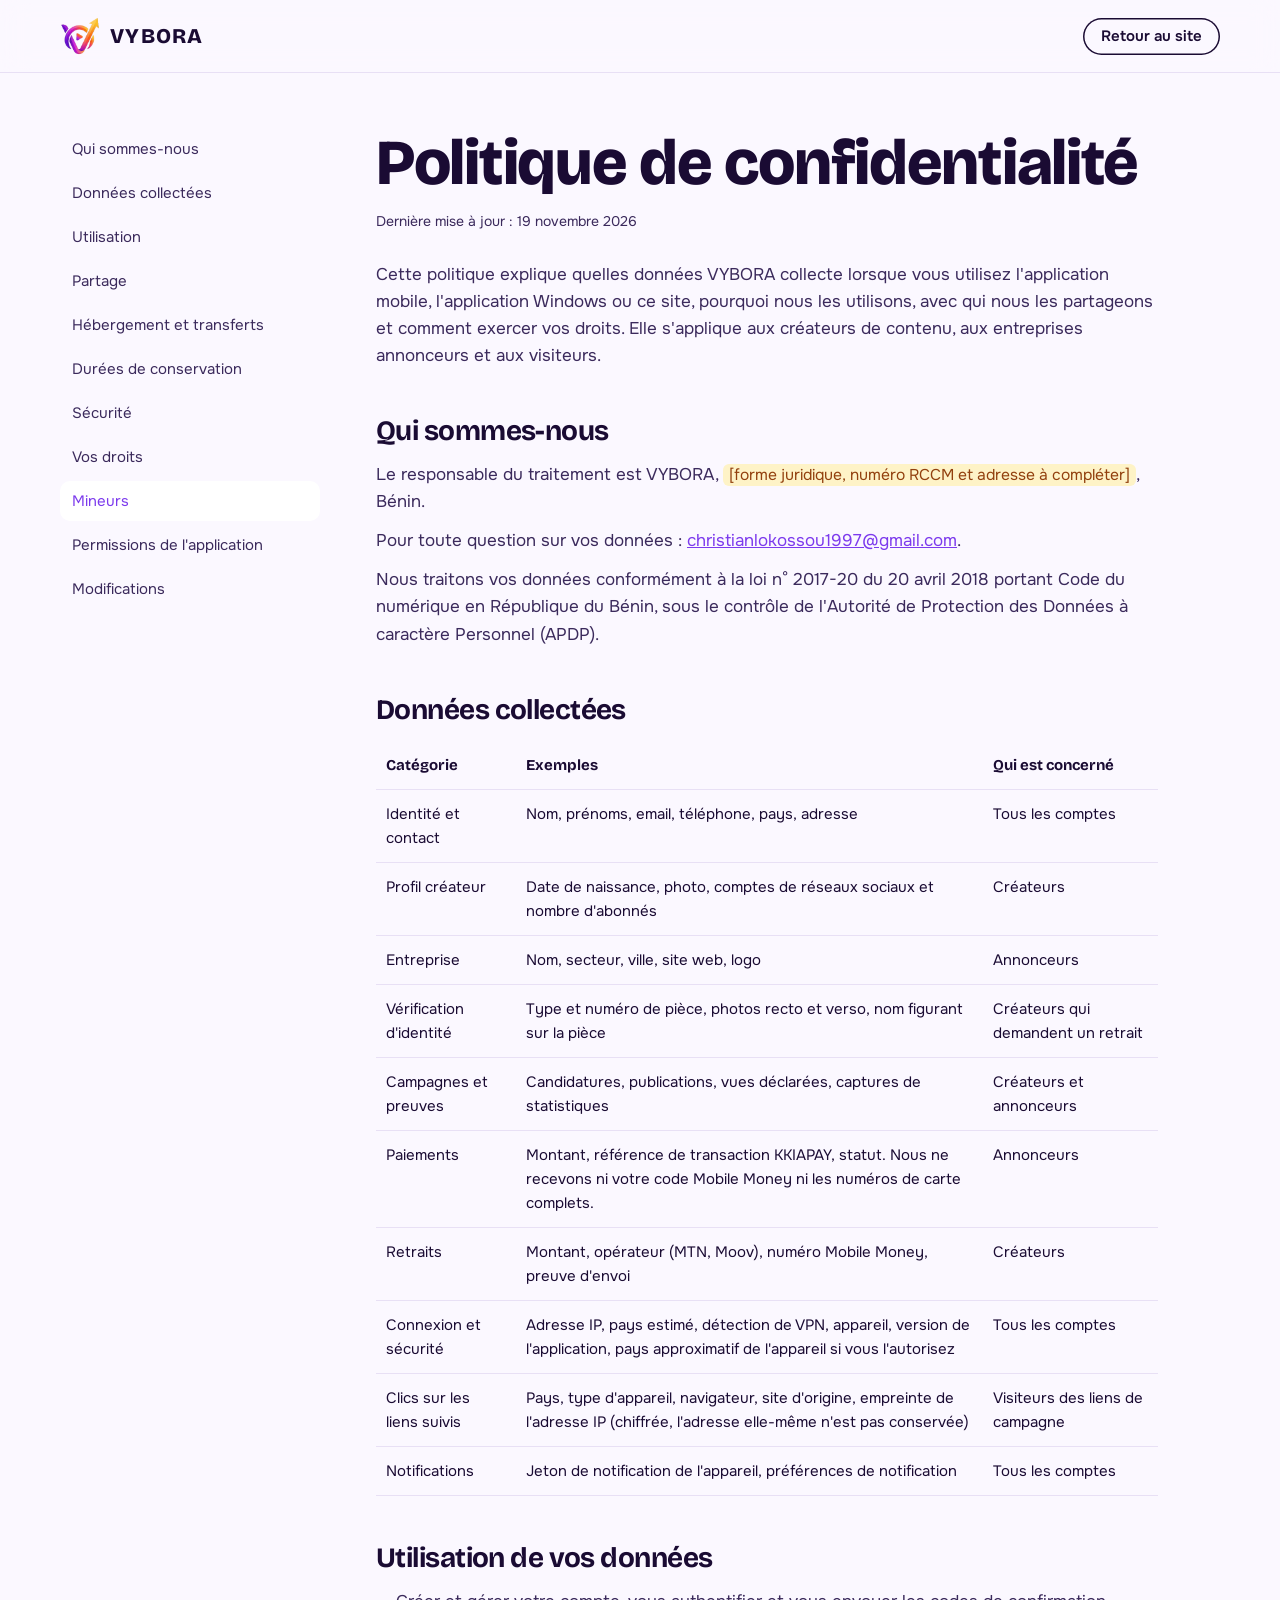
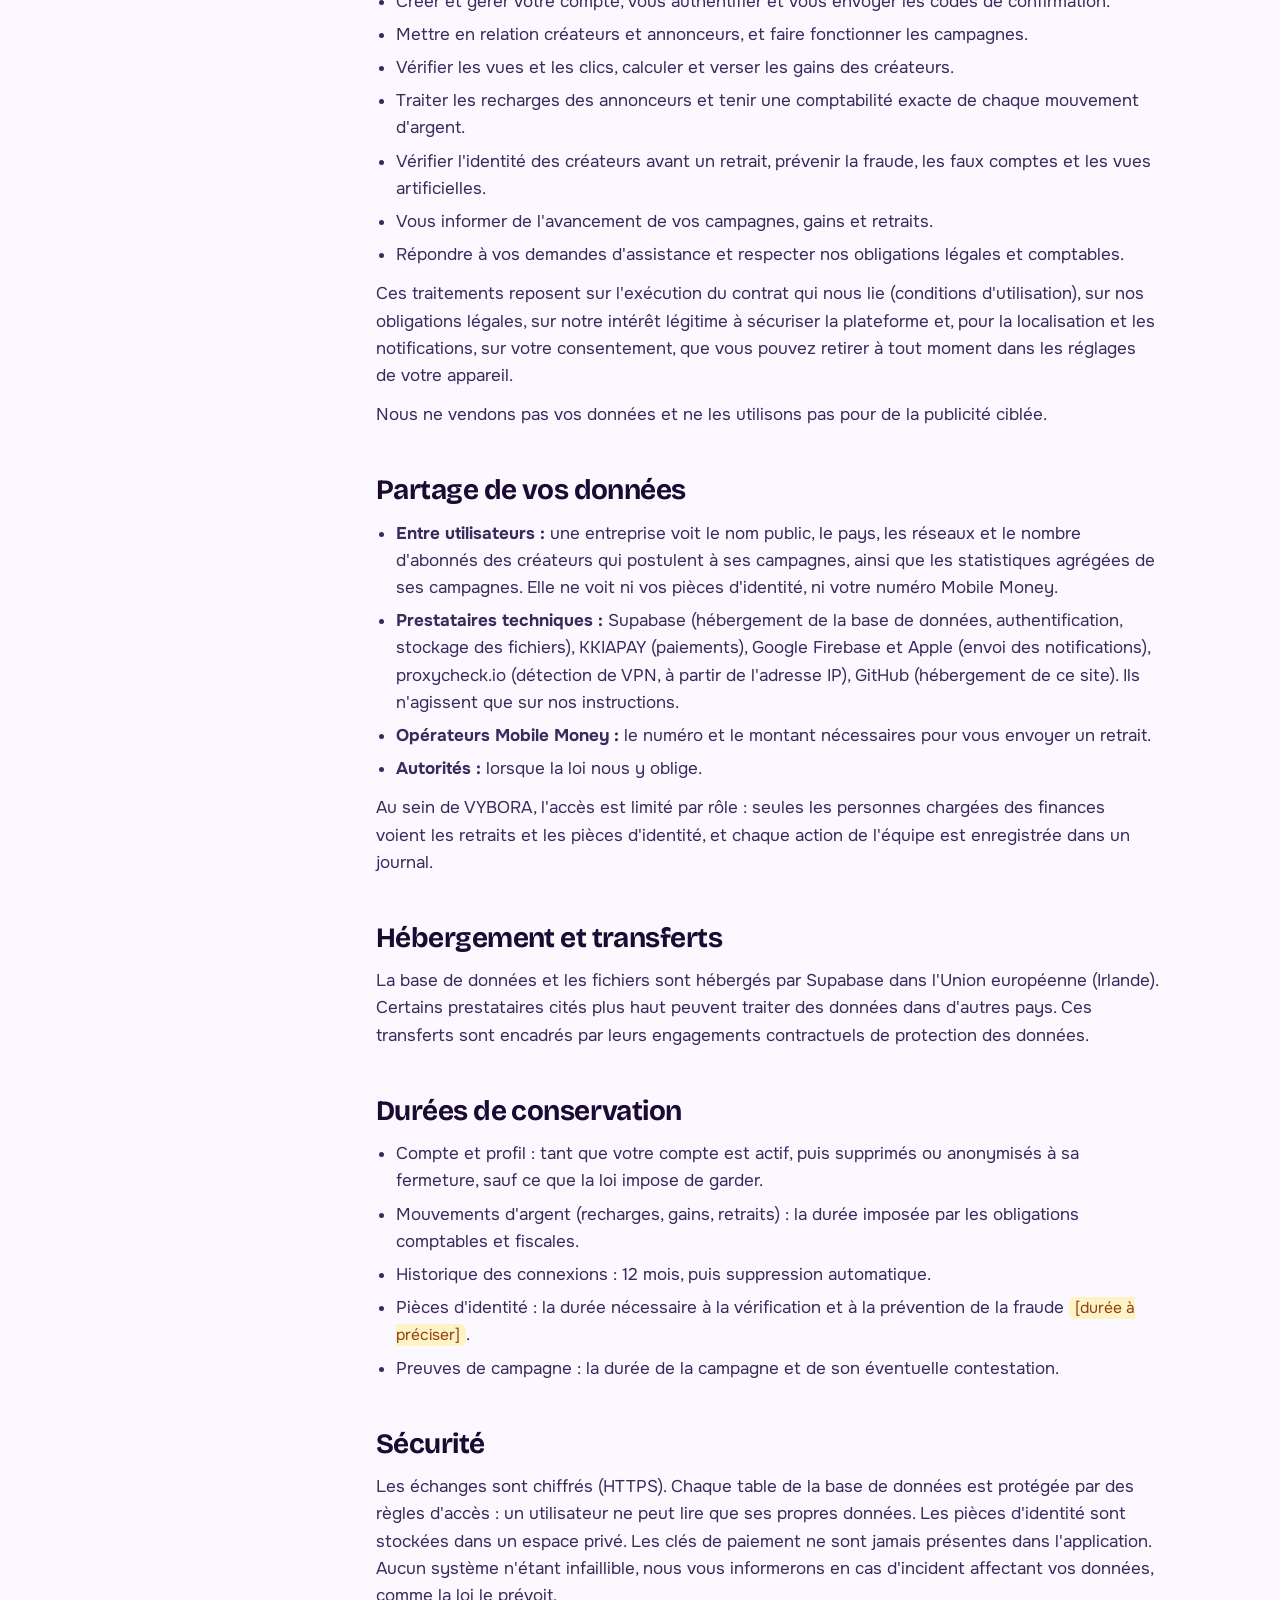
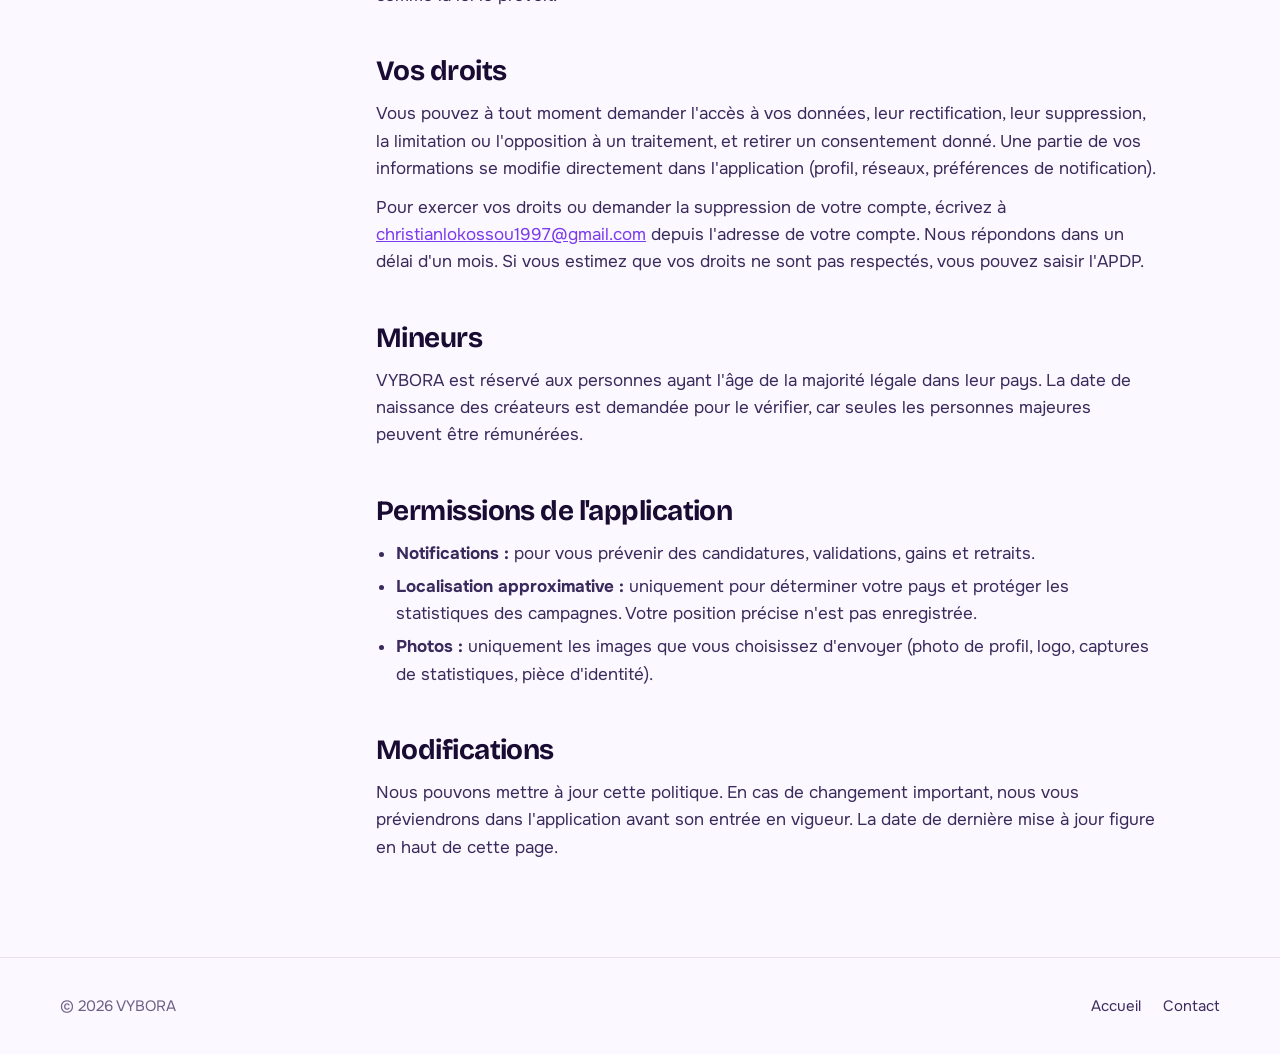
==== confidentialite.html @ c7c5f8e1 "Showcase website, privacy policy, payment page moved to /pay/ The site root forwards ?deposit= links" ====
<!doctype html>
<html lang="fr">
<head>
<meta charset="utf-8">
<meta name="viewport" content="width=device-width, initial-scale=1">
<title>Politique de confidentialité · VYBORA</title>
<meta name="description" content="Comment VYBORA collecte, utilise et protège vos données personnelles.">
<link rel="icon" href="assets/icon.png">
<link rel="preconnect" href="https://fonts.googleapis.com">
<link rel="preconnect" href="https://fonts.gstatic.com" crossorigin>
<link href="https://fonts.googleapis.com/css2?family=Bricolage+Grotesque:opsz,wght@12..96,500..800&family=Onest:wght@400;500;600&display=swap" rel="stylesheet">
<link rel="stylesheet" href="assets/site.css">
</head>
<body>
<header class="top scrolled">
  <div class="wrap">
    <a class="brand" href="index.html"><img src="assets/logo.png" alt="">VYBORA</a>
    <a class="btn btn-ghost" href="index.html">Retour au site</a>
  </div>
</header>

<main class="legal">
  <div class="wrap">
    <aside aria-label="Sommaire">
      <a href="#responsable">Qui sommes-nous</a>
      <a href="#donnees">Données collectées</a>
      <a href="#finalites">Utilisation</a>
      <a href="#partage">Partage</a>
      <a href="#hebergement">Hébergement et transferts</a>
      <a href="#conservation">Durées de conservation</a>
      <a href="#securite">Sécurité</a>
      <a href="#droits">Vos droits</a>
      <a href="#mineurs">Mineurs</a>
      <a href="#permissions">Permissions de l'application</a>
      <a href="#modifications">Modifications</a>
    </aside>

    <article>
      <h1>Politique de confidentialité</h1>
      <p class="note" style="margin-top:14px">Dernière mise à jour : 19 novembre 2026</p>

      <p style="margin-top:28px">Cette politique explique quelles données VYBORA collecte lorsque vous utilisez l'application mobile, l'application Windows ou ce site, pourquoi nous les utilisons, avec qui nous les partageons et comment exercer vos droits. Elle s'applique aux créateurs de contenu, aux entreprises annonceurs et aux visiteurs.</p>

      <h2 id="responsable">Qui sommes-nous</h2>
      <p>Le responsable du traitement est VYBORA, <span class="todo">[forme juridique, numéro RCCM et adresse à compléter]</span>, Bénin.</p>
      <p>Pour toute question sur vos données : <a href="mailto:christianlokossou1997@gmail.com">christianlokossou1997@gmail.com</a>.</p>
      <p>Nous traitons vos données conformément à la loi n° 2017-20 du 20 avril 2018 portant Code du numérique en République du Bénin, sous le contrôle de l'Autorité de Protection des Données à caractère Personnel (APDP).</p>

      <h2 id="donnees">Données collectées</h2>
      <table>
        <thead><tr><th>Catégorie</th><th>Exemples</th><th>Qui est concerné</th></tr></thead>
        <tbody>
          <tr><td>Identité et contact</td><td>Nom, prénoms, email, téléphone, pays, adresse</td><td>Tous les comptes</td></tr>
          <tr><td>Profil créateur</td><td>Date de naissance, photo, comptes de réseaux sociaux et nombre d'abonnés</td><td>Créateurs</td></tr>
          <tr><td>Entreprise</td><td>Nom, secteur, ville, site web, logo</td><td>Annonceurs</td></tr>
          <tr><td>Vérification d'identité</td><td>Type et numéro de pièce, photos recto et verso, nom figurant sur la pièce</td><td>Créateurs qui demandent un retrait</td></tr>
          <tr><td>Campagnes et preuves</td><td>Candidatures, publications, vues déclarées, captures de statistiques</td><td>Créateurs et annonceurs</td></tr>
          <tr><td>Paiements</td><td>Montant, référence de transaction KKIAPAY, statut. Nous ne recevons ni votre code Mobile Money ni les numéros de carte complets.</td><td>Annonceurs</td></tr>
          <tr><td>Retraits</td><td>Montant, opérateur (MTN, Moov), numéro Mobile Money, preuve d'envoi</td><td>Créateurs</td></tr>
          <tr><td>Connexion et sécurité</td><td>Adresse IP, pays estimé, détection de VPN, appareil, version de l'application, pays approximatif de l'appareil si vous l'autorisez</td><td>Tous les comptes</td></tr>
          <tr><td>Clics sur les liens suivis</td><td>Pays, type d'appareil, navigateur, site d'origine, empreinte de l'adresse IP (chiffrée, l'adresse elle-même n'est pas conservée)</td><td>Visiteurs des liens de campagne</td></tr>
          <tr><td>Notifications</td><td>Jeton de notification de l'appareil, préférences de notification</td><td>Tous les comptes</td></tr>
        </tbody>
      </table>

      <h2 id="finalites">Utilisation de vos données</h2>
      <ul>
        <li>Créer et gérer votre compte, vous authentifier et vous envoyer les codes de confirmation.</li>
        <li>Mettre en relation créateurs et annonceurs, et faire fonctionner les campagnes.</li>
        <li>Vérifier les vues et les clics, calculer et verser les gains des créateurs.</li>
        <li>Traiter les recharges des annonceurs et tenir une comptabilité exacte de chaque mouvement d'argent.</li>
        <li>Vérifier l'identité des créateurs avant un retrait, prévenir la fraude, les faux comptes et les vues artificielles.</li>
        <li>Vous informer de l'avancement de vos campagnes, gains et retraits.</li>
        <li>Répondre à vos demandes d'assistance et respecter nos obligations légales et comptables.</li>
      </ul>
      <p>Ces traitements reposent sur l'exécution du contrat qui nous lie (conditions d'utilisation), sur nos obligations légales, sur notre intérêt légitime à sécuriser la plateforme et, pour la localisation et les notifications, sur votre consentement, que vous pouvez retirer à tout moment dans les réglages de votre appareil.</p>
      <p>Nous ne vendons pas vos données et ne les utilisons pas pour de la publicité ciblée.</p>

      <h2 id="partage">Partage de vos données</h2>
      <ul>
        <li><b>Entre utilisateurs :</b> une entreprise voit le nom public, le pays, les réseaux et le nombre d'abonnés des créateurs qui postulent à ses campagnes, ainsi que les statistiques agrégées de ses campagnes. Elle ne voit ni vos pièces d'identité, ni votre numéro Mobile Money.</li>
        <li><b>Prestataires techniques :</b> Supabase (hébergement de la base de données, authentification, stockage des fichiers), KKIAPAY (paiements), Google Firebase et Apple (envoi des notifications), proxycheck.io (détection de VPN, à partir de l'adresse IP), GitHub (hébergement de ce site). Ils n'agissent que sur nos instructions.</li>
        <li><b>Opérateurs Mobile Money :</b> le numéro et le montant nécessaires pour vous envoyer un retrait.</li>
        <li><b>Autorités :</b> lorsque la loi nous y oblige.</li>
      </ul>
      <p>Au sein de VYBORA, l'accès est limité par rôle : seules les personnes chargées des finances voient les retraits et les pièces d'identité, et chaque action de l'équipe est enregistrée dans un journal.</p>

      <h2 id="hebergement">Hébergement et transferts</h2>
      <p>La base de données et les fichiers sont hébergés par Supabase dans l'Union européenne (Irlande). Certains prestataires cités plus haut peuvent traiter des données dans d'autres pays. Ces transferts sont encadrés par leurs engagements contractuels de protection des données.</p>

      <h2 id="conservation">Durées de conservation</h2>
      <ul>
        <li>Compte et profil : tant que votre compte est actif, puis supprimés ou anonymisés à sa fermeture, sauf ce que la loi impose de garder.</li>
        <li>Mouvements d'argent (recharges, gains, retraits) : la durée imposée par les obligations comptables et fiscales.</li>
        <li>Historique des connexions : 12 mois, puis suppression automatique.</li>
        <li>Pièces d'identité : la durée nécessaire à la vérification et à la prévention de la fraude <span class="todo">[durée à préciser]</span>.</li>
        <li>Preuves de campagne : la durée de la campagne et de son éventuelle contestation.</li>
      </ul>

      <h2 id="securite">Sécurité</h2>
      <p>Les échanges sont chiffrés (HTTPS). Chaque table de la base de données est protégée par des règles d'accès : un utilisateur ne peut lire que ses propres données. Les pièces d'identité sont stockées dans un espace privé. Les clés de paiement ne sont jamais présentes dans l'application. Aucun système n'étant infaillible, nous vous informerons en cas d'incident affectant vos données, comme la loi le prévoit.</p>

      <h2 id="droits">Vos droits</h2>
      <p>Vous pouvez à tout moment demander l'accès à vos données, leur rectification, leur suppression, la limitation ou l'opposition à un traitement, et retirer un consentement donné. Une partie de vos informations se modifie directement dans l'application (profil, réseaux, préférences de notification).</p>
      <p>Pour exercer vos droits ou demander la suppression de votre compte, écrivez à <a href="mailto:christianlokossou1997@gmail.com?subject=Mes%20donn%C3%A9es%20VYBORA">christianlokossou1997@gmail.com</a> depuis l'adresse de votre compte. Nous répondons dans un délai d'un mois. Si vous estimez que vos droits ne sont pas respectés, vous pouvez saisir l'APDP.</p>

      <h2 id="mineurs">Mineurs</h2>
      <p>VYBORA est réservé aux personnes ayant l'âge de la majorité légale dans leur pays. La date de naissance des créateurs est demandée pour le vérifier, car seules les personnes majeures peuvent être rémunérées.</p>

      <h2 id="permissions">Permissions de l'application</h2>
      <ul>
        <li><b>Notifications :</b> pour vous prévenir des candidatures, validations, gains et retraits.</li>
        <li><b>Localisation approximative :</b> uniquement pour déterminer votre pays et protéger les statistiques des campagnes. Votre position précise n'est pas enregistrée.</li>
        <li><b>Photos :</b> uniquement les images que vous choisissez d'envoyer (photo de profil, logo, captures de statistiques, pièce d'identité).</li>
      </ul>

      <h2 id="modifications">Modifications</h2>
      <p>Nous pouvons mettre à jour cette politique. En cas de changement important, nous vous préviendrons dans l'application avant son entrée en vigueur. La date de dernière mise à jour figure en haut de cette page.</p>
    </article>
  </div>
</main>

<footer>
  <div class="wrap">
    <span>© 2026 VYBORA</span>
    <span><a href="index.html">Accueil</a><a href="mailto:christianlokossou1997@gmail.com">Contact</a></span>
  </div>
</footer>
<script>
  // Highlight the section being read in the table of contents.
  const links = [...document.querySelectorAll(".legal aside a")];
  const io = new IntersectionObserver(es => es.forEach(e => {
    if (e.isIntersecting) links.forEach(a => a.classList.toggle("on", a.getAttribute("href") === "#" + e.target.id));
  }), { rootMargin: "-20% 0px -70% 0px" });
  document.querySelectorAll(".legal h2[id]").forEach(h => io.observe(h));
</script>
</body>
</html>
---- assets/site.css ----
/* VYBORA — site vitrine. Palette taken from the logo gradient. */
:root {
  --ink: #1A0B33;          /* aubergine nuit : texte, fonds profonds */
  --ink-2: #3B2A5C;        /* texte secondaire */
  --muted: #6B5F85;        /* texte discret (≥ 4.5:1 sur --paper) */
  --paper: #FBF8FF;        /* fond lilas très clair */
  --line: #E8E0F5;
  --violet: #7C3AED;
  --magenta: #C026D3;
  --sunset: #EA580C;
  --gold: #F59E0B;
  --mint: #059669;
  --grad: linear-gradient(115deg, #7C3AED 0%, #C026D3 38%, #F97316 72%, #FBBF24 100%);
  --radius-lg: 28px;
  --radius-md: 16px;
  --display: "Bricolage Grotesque", "Segoe UI", system-ui, sans-serif;
  --body: "Onest", "Segoe UI", system-ui, sans-serif;
  --shadow: 0 24px 60px -24px rgba(74, 29, 150, .35);
}

* { box-sizing: border-box; }
html { scroll-behavior: smooth; }
html, body { overflow-x: clip; }
body { margin: 0; background: var(--paper); color: var(--ink); font: 400 17px/1.6 var(--body); -webkit-font-smoothing: antialiased; }
img { max-width: 100%; display: block; }
a { color: var(--violet); }
:focus-visible { outline: 3px solid var(--violet); outline-offset: 3px; border-radius: 8px; }
.wrap { width: min(1160px, 100% - 40px); margin-inline: auto; }
h1, h2, h3 { font-family: var(--display); line-height: 1.05; letter-spacing: -0.02em; margin: 0; }
h2 { font-size: clamp(34px, 4.6vw, 56px); font-weight: 700; }
h3 { font-size: 22px; font-weight: 650; letter-spacing: -0.01em; }
p { margin: 0; }
.lead { font-size: clamp(18px, 1.6vw, 21px); color: var(--ink-2); max-width: 34em; }
.section { padding-block: clamp(72px, 10vw, 128px); }
.section-head { display: grid; gap: 16px; max-width: 760px; margin-bottom: 48px; }
.note { font-size: 14px; color: var(--muted); }

/* ---------- Buttons ---------- */
.btn { --bg: var(--ink); --fg: #fff; position: relative; display: inline-flex; align-items: center; gap: 12px; padding: 14px 22px;
  border-radius: 999px; border: 0; background: var(--bg); color: var(--fg); font: 600 16px/1 var(--body); text-decoration: none;
  cursor: pointer; overflow: hidden; isolation: isolate; transition: transform .25s cubic-bezier(.3,1.6,.5,1), box-shadow .25s; }
.btn::before { content: ""; position: absolute; inset: 0; background: var(--grad); z-index: -1; opacity: 0; transition: opacity .3s; }
.btn:hover { transform: translateY(-2px); box-shadow: 0 14px 30px -12px rgba(192, 38, 211, .6); }
.btn:hover::before { opacity: 1; }
.btn:active { transform: scale(.97); }
.btn-ghost { --bg: transparent; --fg: var(--ink); box-shadow: inset 0 0 0 1.5px var(--ink); }
.btn-ghost::before { display: none; }
.btn-ghost:hover { --bg: var(--ink); --fg: #fff; }
.btn .play { width: 22px; height: 22px; flex: none; }
.btn small { display: block; font-size: 11px; font-weight: 500; opacity: .75; margin-bottom: 3px; }
.btn-store { padding: 12px 22px 12px 18px; text-align: left; }
.ripple { position: absolute; border-radius: 50%; background: rgba(255,255,255,.45); transform: scale(0); animation: ripple .6s ease-out; pointer-events: none; }
@keyframes ripple { to { transform: scale(4); opacity: 0; } }

/* ---------- Header ---------- */
.top { position: sticky; top: 0; z-index: 50; backdrop-filter: blur(14px); background: rgba(251, 248, 255, .78); border-bottom: 1px solid transparent; transition: border-color .3s; }
.top.scrolled { border-color: var(--line); }
.top .wrap { display: flex; align-items: center; justify-content: space-between; height: 72px; gap: 20px; }
.brand { display: flex; align-items: center; gap: 10px; color: var(--ink); text-decoration: none; font: 800 21px var(--display); letter-spacing: .06em; }
.brand img { width: 40px; height: 40px; }
.top nav { display: flex; gap: 28px; }
.top nav a { color: var(--ink-2); text-decoration: none; font-weight: 500; font-size: 15px; position: relative; }
.top nav a::after { content: ""; position: absolute; left: 0; right: 0; bottom: -6px; height: 2px; background: var(--grad); transform: scaleX(0); transition: transform .25s; transform-origin: left; }
.top nav a:hover::after { transform: scaleX(1); }
.top .btn { padding: 11px 18px; font-size: 15px; }
@media (max-width: 860px) { .top nav { display: none; } }

/* ---------- Hero ---------- */
.hero { padding-block: clamp(40px, 7vw, 96px) 40px; overflow: hidden; }
.hero .wrap { display: grid; grid-template-columns: 1.05fr .95fr; gap: 40px; align-items: center; }
.hero h1 { font-size: clamp(48px, 7.4vw, 104px); font-weight: 800; letter-spacing: -0.04em; line-height: .94; }
.hero h1 span { display: block; }
.hero h1 .earn { padding-bottom: .1em; background: var(--grad); -webkit-background-clip: text; background-clip: text; color: transparent; }
.hero .lead { margin-top: 24px; }
.hero .ctas { display: flex; flex-wrap: wrap; gap: 14px; margin-top: 36px; }
.hero .facts { display: flex; flex-wrap: wrap; gap: 10px 26px; margin-top: 36px; color: var(--ink-2); font-size: 15px; }
.hero .facts b { color: var(--ink); }
@media (max-width: 900px) { .hero .wrap { grid-template-columns: 1fr; } .orbit-stage { margin-inline: auto; } }

/* Orbit: the same gesture as the app's splash screen */
.orbit-stage { position: relative; width: min(520px, 92vw); aspect-ratio: 1; }
.orbit-stage .halo { position: absolute; inset: 22%; border-radius: 50%; background: radial-gradient(circle, rgba(192,38,211,.22), rgba(249,115,22,.10) 55%, transparent 70%); filter: blur(6px); }
.orbit-stage .ring { position: absolute; inset: 12%; border-radius: 50%; border: 1.5px dashed rgba(124,58,237,.25); }
.orbit-stage .logo { position: absolute; inset: 31%; animation: logoIn 1s cubic-bezier(.3,1.5,.5,1) both, breathe 2.6s 1s ease-in-out infinite alternate; }
.orbit-stage .logo img { width: 100%; filter: drop-shadow(0 18px 30px rgba(192,38,211,.35)); }
.orbit { position: absolute; inset: 0; animation: spin 28s linear infinite; }
.orb { position: absolute; left: 50%; top: 50%; width: 15%; aspect-ratio: 1; margin: -7.5% 0 0 -7.5%;
  --a: 0deg; transform: rotate(var(--a)) translateX(var(--r, 253%)) rotate(calc(-1 * var(--a)));
  animation: gather 1.6s cubic-bezier(.2,.8,.2,1) both; animation-delay: var(--d); }
.orb img { width: 100%; border-radius: 50%; box-shadow: 0 10px 24px -8px rgba(26,11,51,.45); animation: counter 28s linear infinite; transition: transform .25s; }
.orb:hover img { transform: scale(1.18); }
@keyframes gather { from { transform: rotate(calc(var(--a) - 140deg)) translateX(560%) rotate(calc(-1 * var(--a) + 140deg)); opacity: 0; } 35% { opacity: 1; } }
@keyframes spin { to { transform: rotate(360deg); } }
@keyframes counter { to { transform: rotate(-360deg); } }
@keyframes logoIn { from { transform: scale(.2); opacity: 0; } }
@keyframes breathe { to { transform: scale(1.05); } }

/* ---------- Marquee of networks ---------- */
.band { border-block: 1px solid var(--line); background: #fff; overflow: hidden; }
.band .track { display: flex; gap: 56px; padding-block: 22px; width: max-content; animation: marquee 32s linear infinite; }
.band span { display: inline-flex; align-items: center; gap: 12px; font: 600 18px var(--display); color: var(--ink-2); white-space: nowrap; }
.band img { width: 30px; height: 30px; border-radius: 50%; }
@keyframes marquee { to { transform: translateX(-50%); } }

/* ---------- Audience switch ---------- */
.switch { display: inline-flex; padding: 6px; border-radius: 999px; background: #fff; box-shadow: inset 0 0 0 1px var(--line); position: relative; }
.switch button { position: relative; z-index: 1; border: 0; background: none; padding: 12px 22px; font: 600 15px var(--body); color: var(--ink-2); cursor: pointer; border-radius: 999px; transition: color .3s; }
.switch button[aria-selected="true"] { color: #fff; }
.switch .pill { position: absolute; top: 6px; bottom: 6px; left: 6px; border-radius: 999px; background: var(--ink); transition: transform .45s cubic-bezier(.3,1.3,.5,1), width .45s; }
.steps { list-style: none; padding: 0; margin: 44px 0 0; display: grid; grid-template-columns: repeat(4, 1fr); gap: 0; counter-reset: step; }
.steps li { counter-increment: step; padding: 28px 26px 30px 0; border-top: 2px solid var(--ink); margin-right: 26px; }
.steps li::before { content: counter(step); display: block; font: 800 44px/1 var(--display); background: var(--grad); -webkit-background-clip: text; background-clip: text; color: transparent; margin-bottom: 18px; }
.steps p { color: var(--ink-2); margin-top: 8px; font-size: 16px; }
.panel[hidden] { display: none; }
.panel.show .steps li { animation: rise .5s both; }
.panel.show .steps li:nth-child(2) { animation-delay: .06s; } .panel.show .steps li:nth-child(3) { animation-delay: .12s; } .panel.show .steps li:nth-child(4) { animation-delay: .18s; }
@keyframes rise { from { opacity: 0; transform: translateY(14px); } }
@media (max-width: 900px) { .steps { grid-template-columns: 1fr 1fr; } }
@media (max-width: 560px) { .steps { grid-template-columns: 1fr; } }

/* ---------- Simulator (the memorable piece) ---------- */
.sim { background: var(--ink); color: #fff; border-radius: 40px; padding: clamp(32px, 6vw, 72px); display: grid; grid-template-columns: 1fr 1fr; gap: 48px; position: relative; overflow: hidden; }
.sim::after { content: ""; position: absolute; width: 620px; height: 620px; right: -220px; top: -260px; border-radius: 50%; background: var(--grad); opacity: .35; filter: blur(90px); pointer-events: none; }
.sim h2 { color: #fff; }
.sim .lead { color: #D9CFEE; margin-top: 18px; }
.sim .tabs { margin-top: 30px; }
.sim .switch { background: rgba(255,255,255,.08); box-shadow: none; }
.sim .switch button { color: #D9CFEE; }
.sim .switch button[aria-selected="true"] { color: var(--ink); }
.sim .switch .pill { background: #fff; }
.calc { position: relative; z-index: 1; background: rgba(255,255,255,.06); border: 1px solid rgba(255,255,255,.12); border-radius: var(--radius-lg); padding: 32px; align-self: center; }
.calc label { display: block; font-size: 15px; color: #D9CFEE; }
.calc output.input { display: block; font: 700 30px var(--display); margin: 6px 0 16px; }
.calc input[type=range] { width: 100%; accent-color: #F97316; height: 32px; cursor: pointer; }
.calc .result { margin-top: 26px; padding-top: 22px; border-top: 1px solid rgba(255,255,255,.14); }
.calc .big { font: 800 clamp(40px, 5vw, 64px)/1 var(--display); white-space: nowrap; letter-spacing: -0.03em; background: linear-gradient(100deg, #F5D0FE, #FDBA74 60%, #FDE68A); -webkit-background-clip: text; background-clip: text; color: transparent; display: block; margin-top: 8px; font-variant-numeric: tabular-nums; }
.calc .detail { color: #D9CFEE; font-size: 15px; margin-top: 14px; }
.calc .detail b { color: #fff; }
.presets { display: flex; flex-wrap: wrap; gap: 8px; }
.presets button { border: 1px solid rgba(255,255,255,.25); background: none; color: #fff; border-radius: 999px; padding: 7px 14px; font: 500 14px var(--body); cursor: pointer; transition: background .2s, transform .2s; }
.presets button:hover { background: rgba(255,255,255,.12); transform: translateY(-1px); }
@media (max-width: 900px) { .sim { grid-template-columns: 1fr; } }

/* ---------- App previews ---------- */
.gallery { display: grid; grid-template-columns: 320px 1fr; gap: 56px; align-items: center; }
.picker { display: grid; gap: 6px; }
.picker button { text-align: left; border: 0; background: none; padding: 16px 18px; border-radius: var(--radius-md); cursor: pointer; font: 500 16px var(--body); color: var(--ink-2); display: grid; gap: 2px; transition: background .2s; }
.picker button b { font: 650 19px var(--display); color: var(--ink); }
.picker button[aria-selected="true"] { background: #fff; box-shadow: var(--shadow); }
.phones { position: relative; height: 640px; overflow: hidden; display: grid; place-items: center; }
.phone { width: 300px; height: 620px; border-radius: 46px; background: #110723; padding: 12px; box-shadow: 0 40px 80px -30px rgba(26,11,51,.55); position: absolute; transition: transform .6s cubic-bezier(.3,1.2,.4,1), opacity .4s; }
.phone .screen { width: 100%; height: 100%; border-radius: 36px; background: #F5F6FB; overflow: hidden; padding: 44px 16px 16px; font-size: 13px; color: #0E1430; position: relative; }
.phone .screen::before { content: ""; position: absolute; top: 12px; left: 50%; width: 90px; height: 24px; margin-left: -45px; background: #110723; border-radius: 999px; }
.phone[data-pos="0"] { transform: none; z-index: 3; }
.phone[data-pos="1"] { transform: translateX(150px) rotate(6deg) scale(.86); opacity: .55; z-index: 2; }
.phone[data-pos="-1"] { transform: translateX(-150px) rotate(-6deg) scale(.86); opacity: .55; z-index: 2; }
.phone[data-pos="2"], .phone[data-pos="-2"] { transform: scale(.7); opacity: 0; z-index: 1; }
.demo-tag { position: absolute; bottom: -6px; left: 50%; transform: translateX(-50%); font-size: 13px; color: var(--muted); white-space: nowrap; }
@media (max-width: 900px) { .gallery { grid-template-columns: 1fr; } .picker { grid-template-columns: 1fr 1fr; } .phone[data-pos="1"], .phone[data-pos="-1"] { opacity: 0; } }

/* App UI inside the phones (mirrors the real app, light theme) */
.s-title { font: 700 18px var(--display); margin-bottom: 12px; }
.s-card { background: #fff; border-radius: 16px; padding: 14px; border: 1px solid #E3E6F2; margin-bottom: 10px; }
.s-grad { background: linear-gradient(130deg, #5B3FE0, #5B8CFF 60%, #0E7490); color: #fff; border: 0; }
.s-grad .s-num { color: #fff; }
.s-num { font: 800 26px var(--display); letter-spacing: -0.02em; color: #0E1430; }
.s-muted { color: #4A5275; font-size: 12px; }
.s-row { display: flex; justify-content: space-between; align-items: center; gap: 8px; }
.s-chip { display: inline-block; padding: 3px 9px; border-radius: 999px; font-size: 11px; font-weight: 600; background: #EEE9FD; color: #5B3FE0; }
.s-chip.ok { background: #DCFCE7; color: #047857; }
.s-chip.wait { background: #FEF3C7; color: #B45309; }
.s-bar { height: 8px; border-radius: 99px; background: #EEE9FD; overflow: hidden; margin-top: 8px; }
.s-bar i { display: block; height: 100%; background: linear-gradient(90deg, #5B3FE0, #22D3EE); border-radius: 99px; }
.s-btn { display: block; text-align: center; padding: 12px; border-radius: 14px; color: #fff; font-weight: 600; background: linear-gradient(130deg, #5B3FE0, #5B8CFF 60%, #0E7490); margin-top: 10px; }
.s-nets { display: flex; gap: 4px; } .s-nets img { width: 18px; height: 18px; border-radius: 50%; }
.s-chart { display: flex; align-items: flex-end; gap: 6px; height: 90px; margin-top: 10px; }
.s-chart i { flex: 1; border-radius: 6px 6px 2px 2px; background: linear-gradient(180deg, #C026D3, #5B3FE0); }
.s-nav { position: absolute; left: 12px; right: 12px; bottom: 12px; height: 50px; border-radius: 18px; background: #fff; border: 1px solid #E3E6F2; display: flex; justify-content: space-around; align-items: center; }
.s-nav i { width: 20px; height: 20px; border-radius: 6px; border: 2px solid #4A5275; opacity: .6; }
.s-nav i.on { border-color: #5B3FE0; opacity: 1; background: rgba(91,63,224,.12); }

/* ---------- Withdrawal timeline ---------- */
.payout { display: grid; grid-template-columns: 1.1fr .9fr; gap: 56px; align-items: center; }
.timeline { list-style: none; padding: 0; margin: 0; position: relative; }
.timeline::before { content: ""; position: absolute; left: 19px; top: 8px; bottom: 8px; width: 2px; background: var(--line); }
.timeline li { position: relative; padding: 0 0 30px 64px; }
.timeline li::before { content: attr(data-n); position: absolute; left: 0; top: -4px; width: 40px; height: 40px; border-radius: 50%; display: grid; place-items: center; font: 700 16px var(--display); background: #fff; box-shadow: inset 0 0 0 2px var(--line); color: var(--ink); transition: background .4s, color .4s, box-shadow .4s; }
.timeline li.done::before { background: var(--ink); color: #fff; box-shadow: none; }
.timeline p { color: var(--ink-2); font-size: 16px; margin-top: 4px; }
.notif { background: #fff; border-radius: 24px; padding: 20px; box-shadow: var(--shadow); display: grid; grid-template-columns: 48px 1fr; gap: 14px; align-items: start; transform-origin: top center; }
.notif img { width: 48px; height: 48px; border-radius: 12px; }
.notif b { display: block; font: 650 17px var(--display); }
.notif p { color: var(--ink-2); font-size: 15px; margin-top: 2px; }
.notif .when { color: var(--muted); font-size: 13px; margin-top: 8px; }
.notif.pop { animation: pop .6s cubic-bezier(.3,1.6,.5,1); }
@keyframes pop { from { transform: translateY(-14px) scale(.94); opacity: 0; } }
@media (max-width: 900px) { .payout { grid-template-columns: 1fr; } }

/* ---------- Reviews (real ones only) ---------- */
.reviews { display: grid; grid-template-columns: 1fr 1fr; gap: 48px; align-items: center; background: #fff; border-radius: 40px; padding: clamp(32px, 6vw, 64px); box-shadow: inset 0 0 0 1px var(--line); }
.empty-quotes { display: grid; gap: 14px; }
.empty-quotes div { height: 92px; border-radius: 20px; border: 2px dashed var(--line); display: grid; place-items: center; color: var(--muted); font-size: 15px; padding: 0 20px; text-align: center; }
@media (max-width: 900px) { .reviews { grid-template-columns: 1fr; } }

/* ---------- FAQ ---------- */
.faq { max-width: 820px; }
.faq details { border-bottom: 1px solid var(--line); }
.faq summary { list-style: none; cursor: pointer; padding: 24px 48px 24px 0; font: 600 20px var(--display); position: relative; }
.faq summary::-webkit-details-marker { display: none; }
.faq summary::after { content: ""; position: absolute; right: 8px; top: 50%; width: 14px; height: 14px; margin-top: -10px; border-right: 2.5px solid var(--ink); border-bottom: 2.5px solid var(--ink); transform: rotate(45deg); transition: transform .3s; }
.faq details[open] summary::after { transform: rotate(-135deg); margin-top: -2px; }
.faq details p { padding: 0 0 24px; color: var(--ink-2); max-width: 40em; }
.faq details[open] p { animation: rise .35s both; }

/* ---------- Final CTA & footer ---------- */
.final { text-align: center; display: grid; justify-items: center; gap: 22px; }
.final img { width: 96px; animation: breathe 2.6s ease-in-out infinite alternate; }
.final h2 { max-width: 14em; }
footer { border-top: 1px solid var(--line); padding-block: 36px; color: var(--muted); font-size: 15px; }
footer .wrap { display: flex; flex-wrap: wrap; justify-content: space-between; gap: 16px; }
footer a { color: var(--ink-2); text-decoration: none; margin-left: 22px; }
footer a:hover { color: var(--violet); }

/* Scroll reveal: one gesture, used for the timeline and the gallery only */
.reveal { opacity: 0; transform: translateY(24px); transition: opacity .7s, transform .7s cubic-bezier(.2,.8,.2,1); }
.reveal.in { opacity: 1; transform: none; }

/* ---------- Legal page ---------- */
.legal { padding-block: 56px 96px; }
.legal .wrap { display: grid; grid-template-columns: 260px 1fr; gap: 56px; }
.legal aside { position: sticky; top: 96px; align-self: start; display: grid; gap: 4px; }
.legal aside a { color: var(--ink-2); text-decoration: none; padding: 8px 12px; border-radius: 10px; font-size: 15px; }
.legal aside a:hover, .legal aside a.on { background: #fff; color: var(--violet); }
.legal article { max-width: 46em; }
.legal h1 { font-size: clamp(40px, 5vw, 64px); font-weight: 800; }
.legal h2 { font-size: 28px; margin: 48px 0 14px; scroll-margin-top: 96px; }
.legal p, .legal li { color: var(--ink-2); }
.legal p + p { margin-top: 12px; }
.legal ul { padding-left: 20px; margin: 12px 0; }
.legal li { margin-bottom: 6px; }
.legal table { width: 100%; border-collapse: collapse; margin: 16px 0; font-size: 15px; }
.legal th, .legal td { text-align: left; padding: 12px 10px; border-bottom: 1px solid var(--line); vertical-align: top; }
.legal th { font-family: var(--display); color: var(--ink); }
.todo { background: #FEF3C7; color: #92400E; padding: 1px 6px; border-radius: 6px; font-size: .92em; }
@media (max-width: 900px) { .legal .wrap { grid-template-columns: 1fr; } .legal aside { position: static; } }

@media (prefers-reduced-motion: reduce) {
  *, *::before, *::after { animation-duration: .01ms !important; animation-iteration-count: 1 !important; transition-duration: .01ms !important; scroll-behavior: auto !important; }
  .reveal { opacity: 1; transform: none; }
}
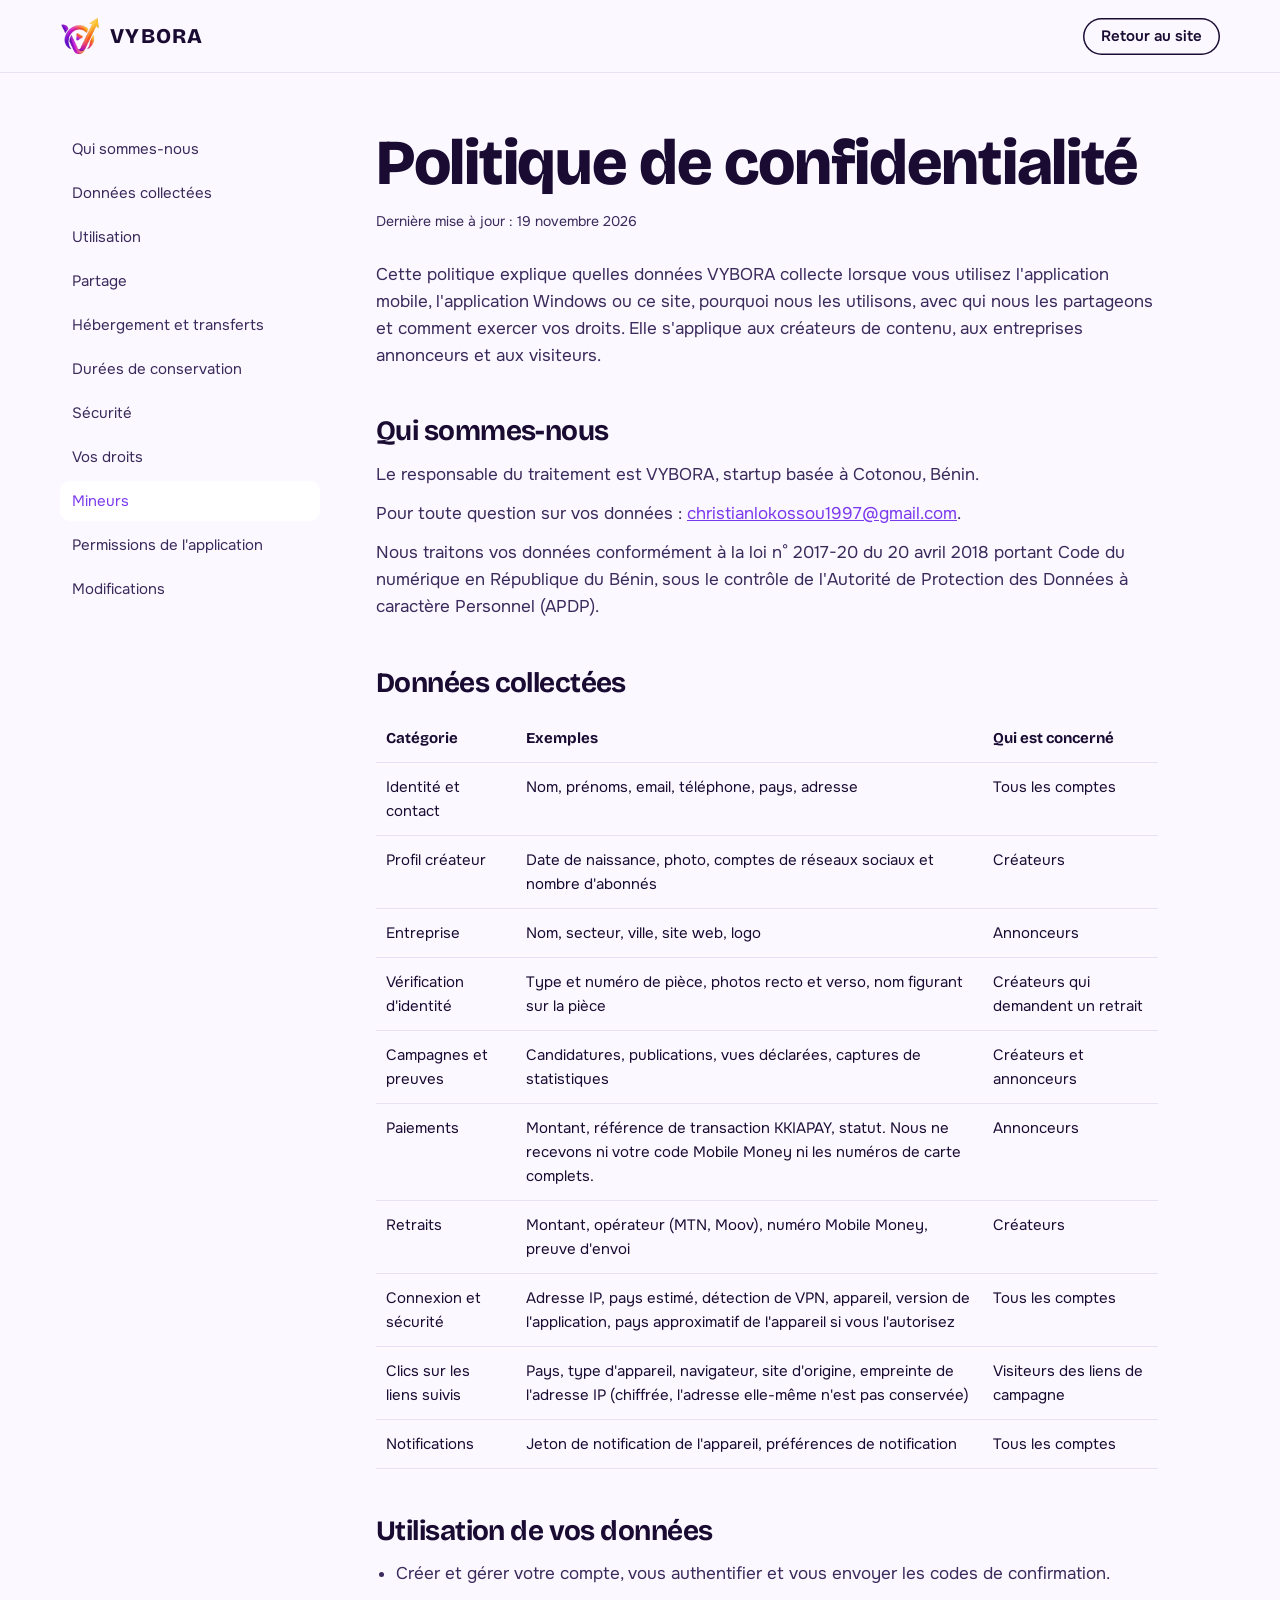
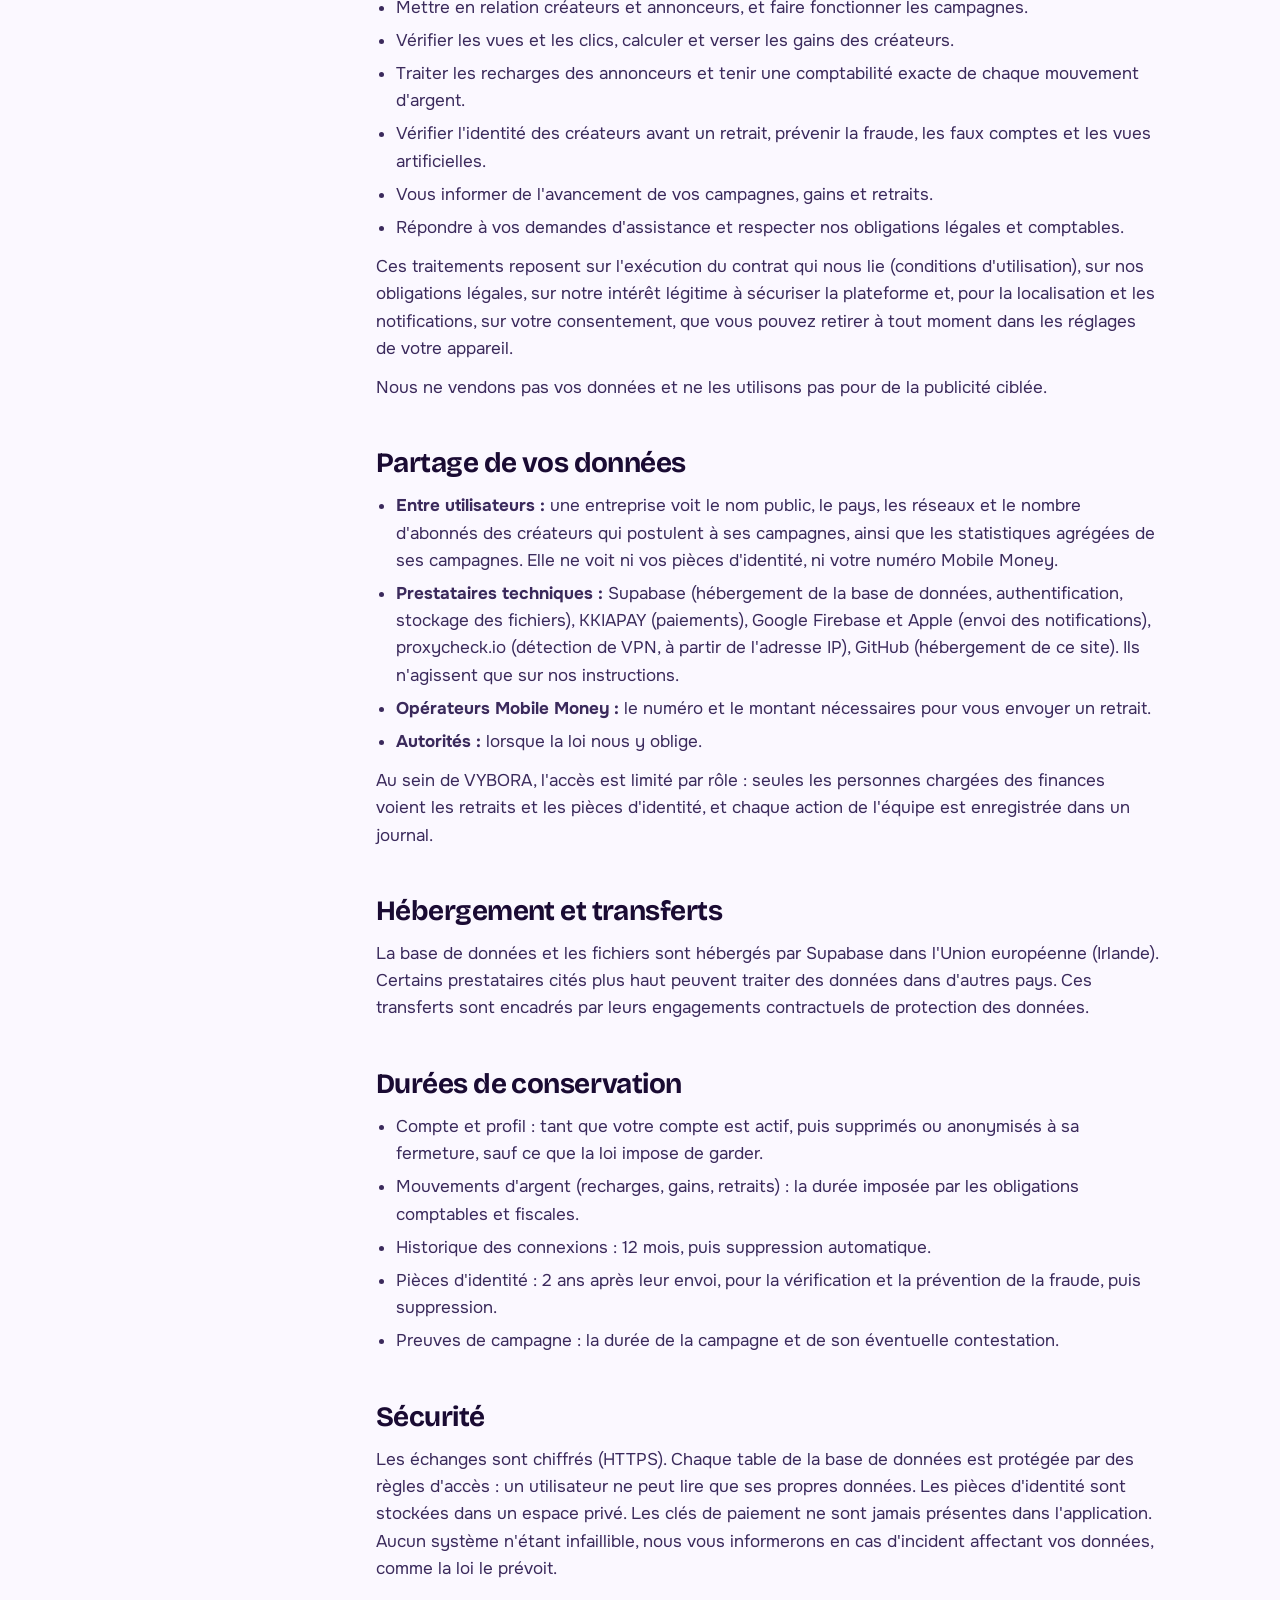
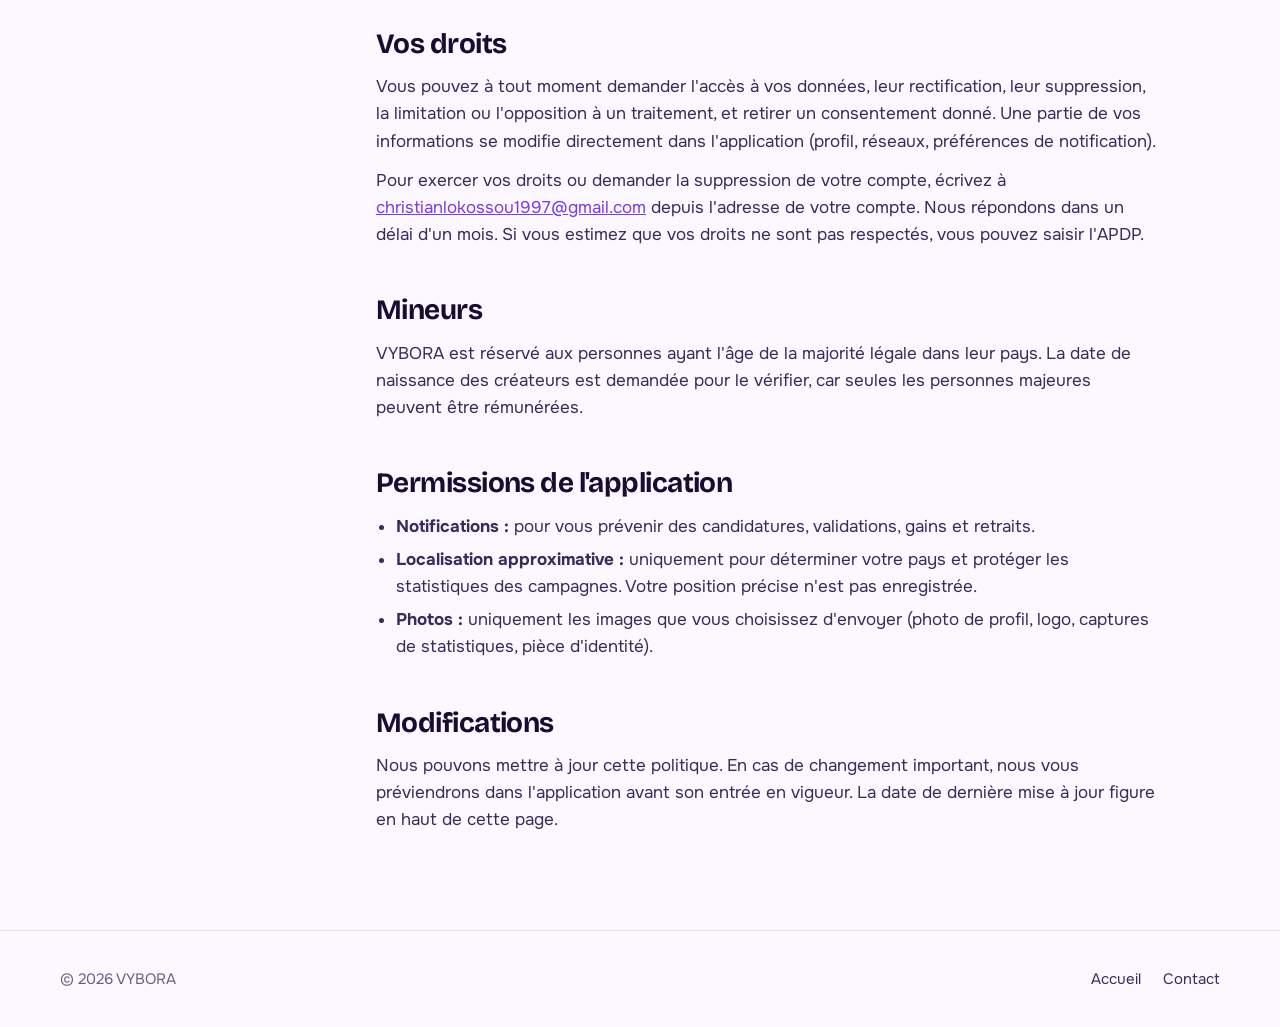
==== commit 6219928c: "Privacy policy: controller details and ID retention (2 years) Co-Authored-By: Claude Opus 5.5 <norep" ====
--- a/confidentialite.html
+++ b/confidentialite.html
@@ -42,7 +42,7 @@
       <p style="margin-top:28px">Cette politique explique quelles données VYBORA collecte lorsque vous utilisez l'application mobile, l'application Windows ou ce site, pourquoi nous les utilisons, avec qui nous les partageons et comment exercer vos droits. Elle s'applique aux créateurs de contenu, aux entreprises annonceurs et aux visiteurs.</p>
 
       <h2 id="responsable">Qui sommes-nous</h2>
-      <p>Le responsable du traitement est VYBORA, <span class="todo">[forme juridique, numéro RCCM et adresse à compléter]</span>, Bénin.</p>
+      <p>Le responsable du traitement est VYBORA, startup basée à Cotonou, Bénin.</p>
       <p>Pour toute question sur vos données : <a href="mailto:christianlokossou1997@gmail.com">christianlokossou1997@gmail.com</a>.</p>
       <p>Nous traitons vos données conformément à la loi n° 2017-20 du 20 avril 2018 portant Code du numérique en République du Bénin, sous le contrôle de l'Autorité de Protection des Données à caractère Personnel (APDP).</p>
 
@@ -93,7 +93,7 @@
         <li>Compte et profil : tant que votre compte est actif, puis supprimés ou anonymisés à sa fermeture, sauf ce que la loi impose de garder.</li>
         <li>Mouvements d'argent (recharges, gains, retraits) : la durée imposée par les obligations comptables et fiscales.</li>
         <li>Historique des connexions : 12 mois, puis suppression automatique.</li>
-        <li>Pièces d'identité : la durée nécessaire à la vérification et à la prévention de la fraude <span class="todo">[durée à préciser]</span>.</li>
+        <li>Pièces d'identité : 2 ans après leur envoi, pour la vérification et la prévention de la fraude, puis suppression.</li>
         <li>Preuves de campagne : la durée de la campagne et de son éventuelle contestation.</li>
       </ul>
 
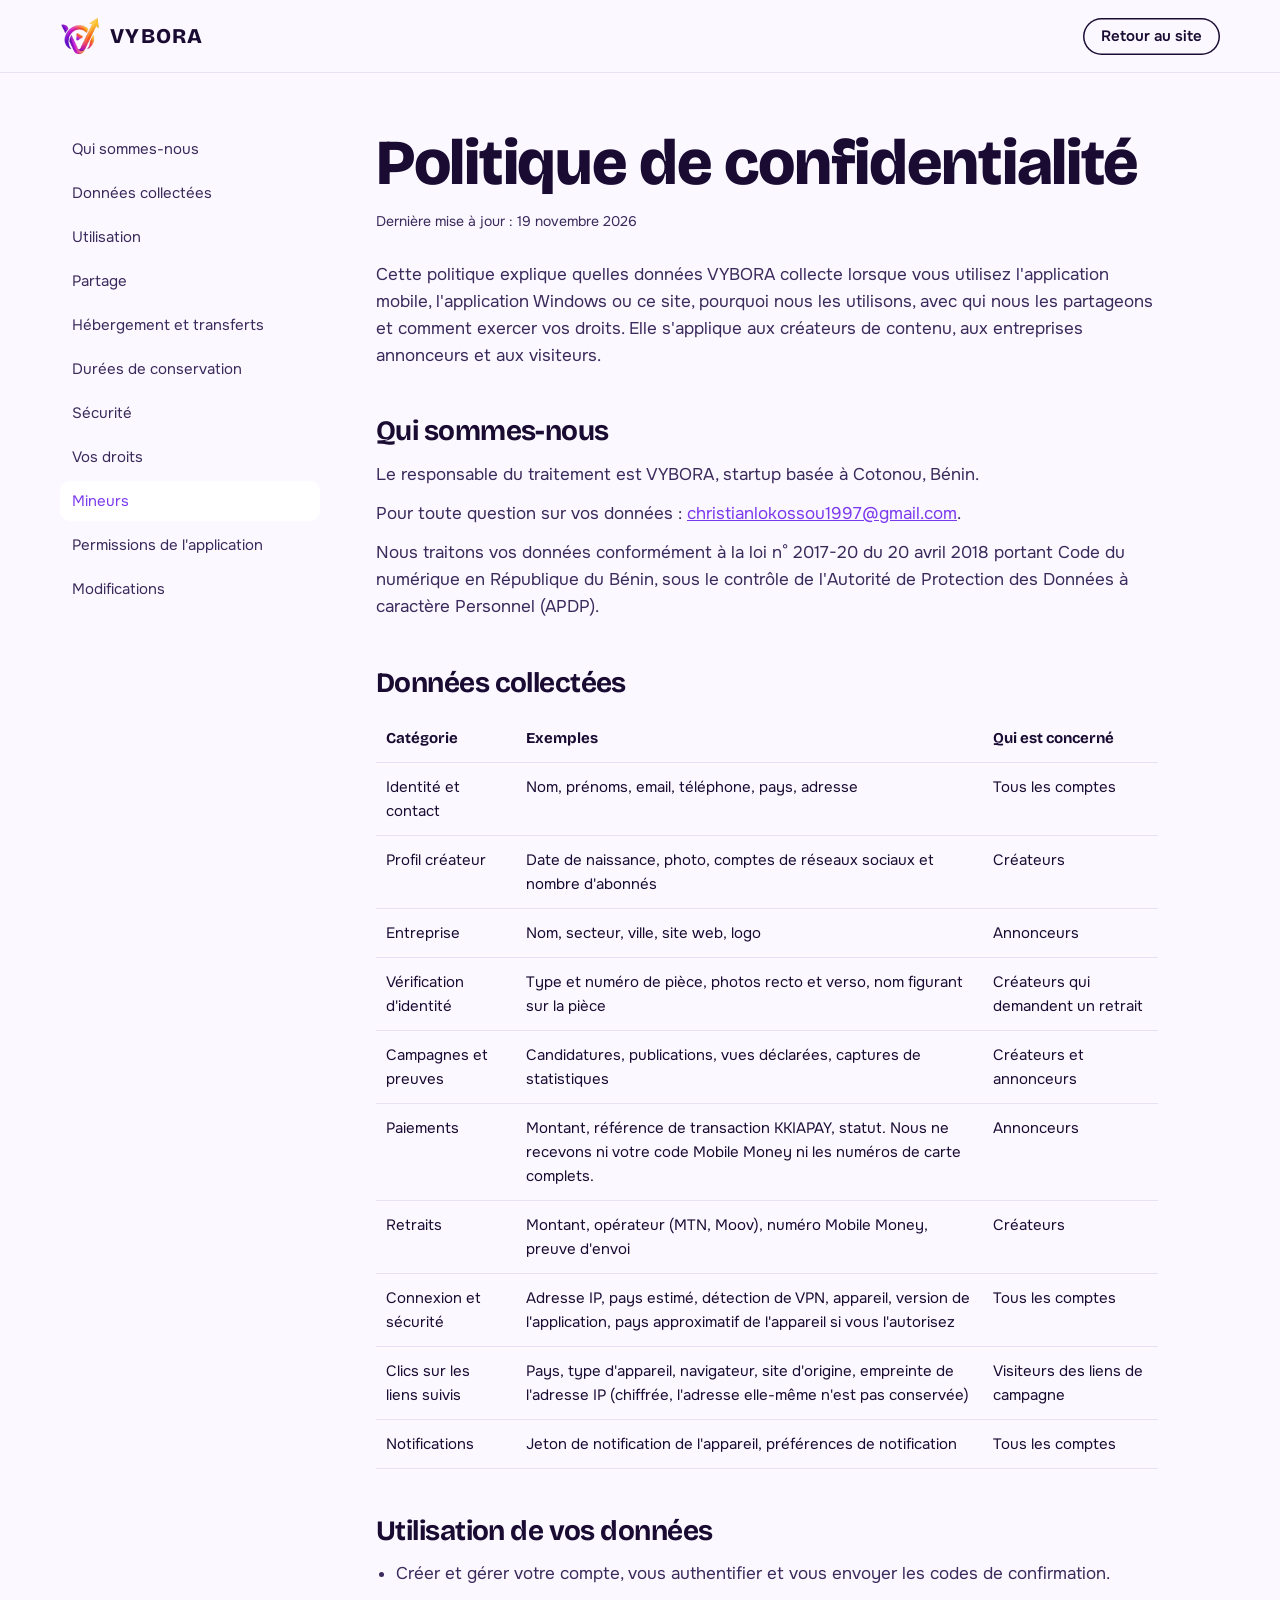
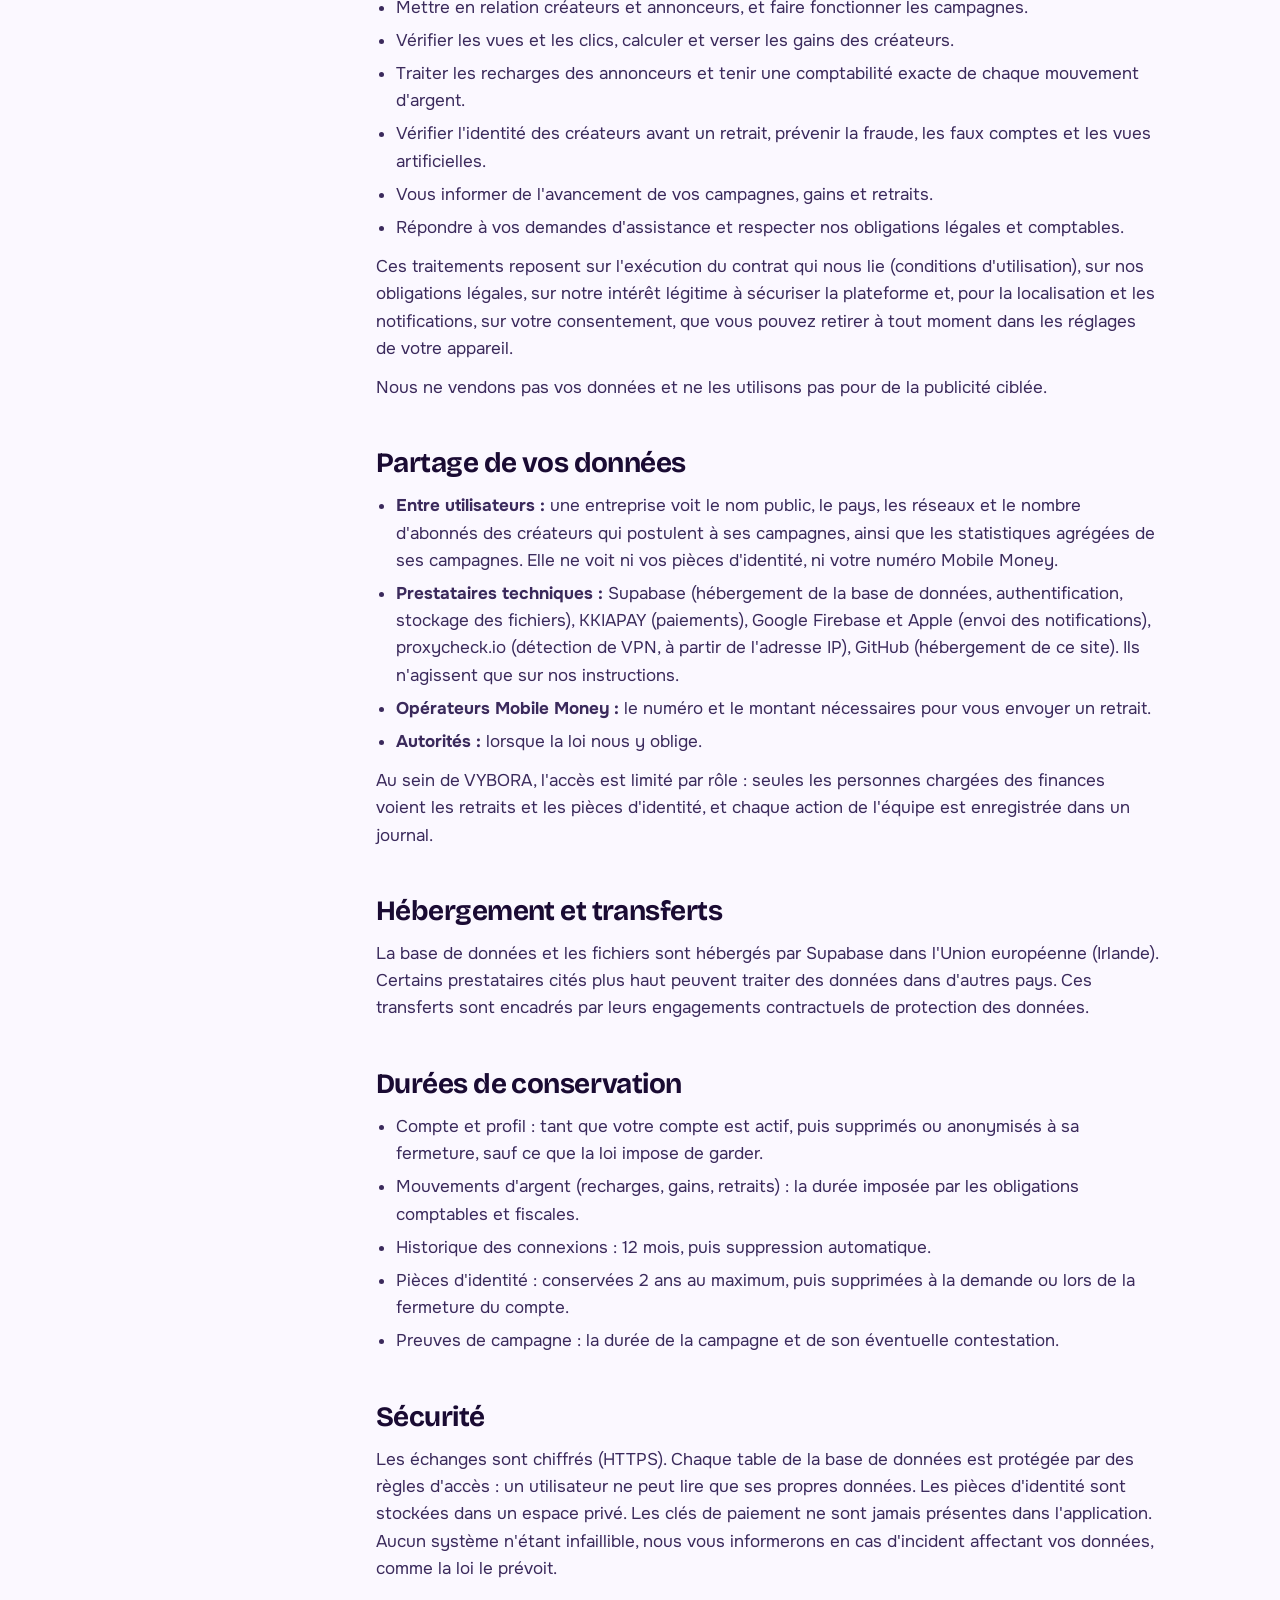
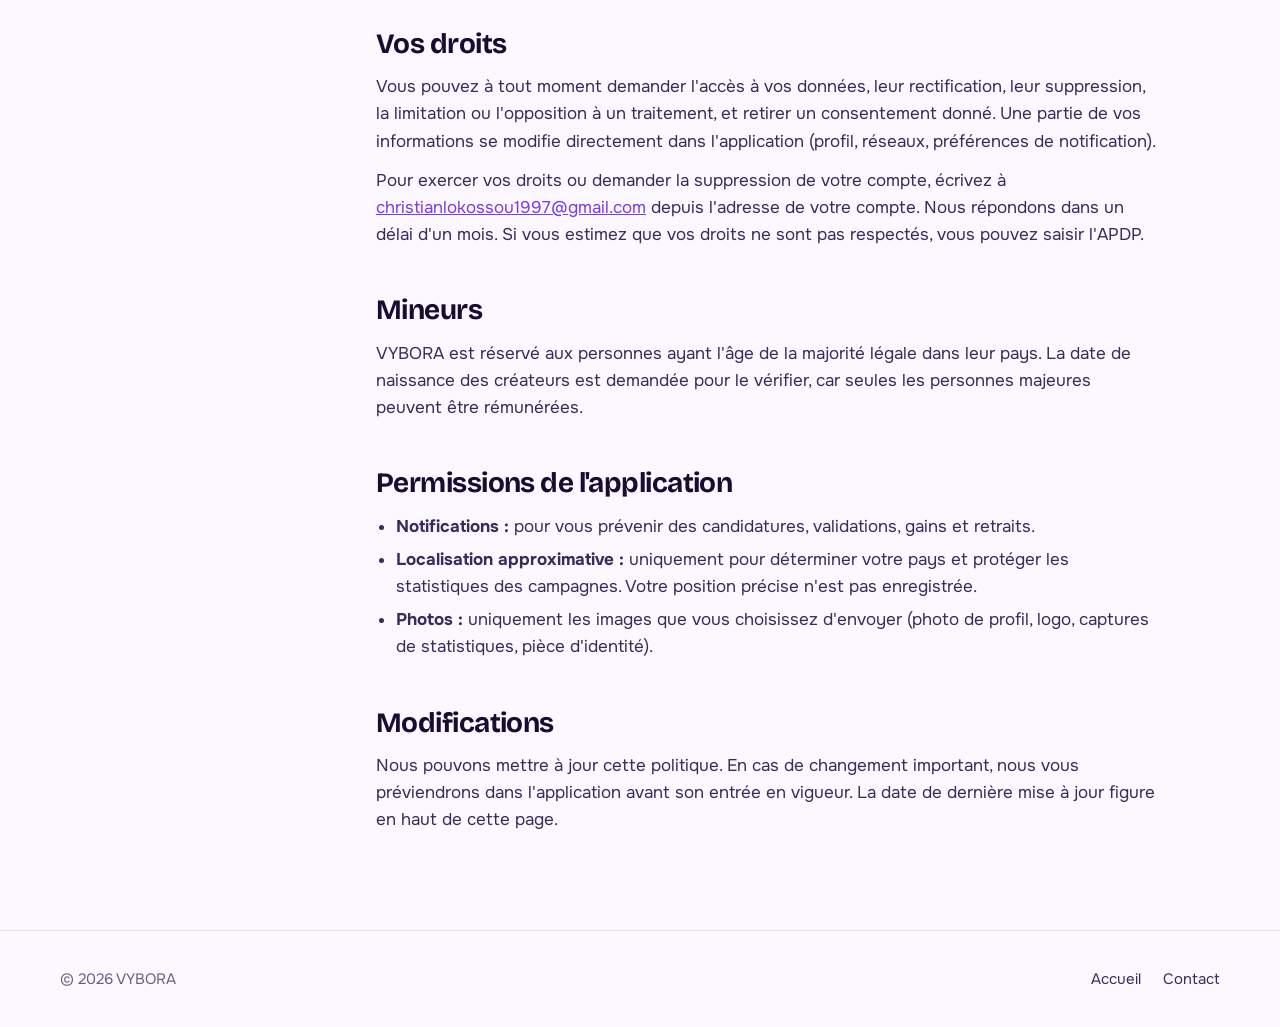
==== commit 88913c5b: "Privacy policy: ID document retention wording Co-Authored-By: Claude Opus 5.5 <noreply@anthropic.com" ====
--- a/confidentialite.html
+++ b/confidentialite.html
@@ -93,7 +93,7 @@
         <li>Compte et profil : tant que votre compte est actif, puis supprimés ou anonymisés à sa fermeture, sauf ce que la loi impose de garder.</li>
         <li>Mouvements d'argent (recharges, gains, retraits) : la durée imposée par les obligations comptables et fiscales.</li>
         <li>Historique des connexions : 12 mois, puis suppression automatique.</li>
-        <li>Pièces d'identité : 2 ans après leur envoi, pour la vérification et la prévention de la fraude, puis suppression.</li>
+        <li>Pièces d'identité : conservées 2 ans au maximum, puis supprimées à la demande ou lors de la fermeture du compte.</li>
         <li>Preuves de campagne : la durée de la campagne et de son éventuelle contestation.</li>
       </ul>
 
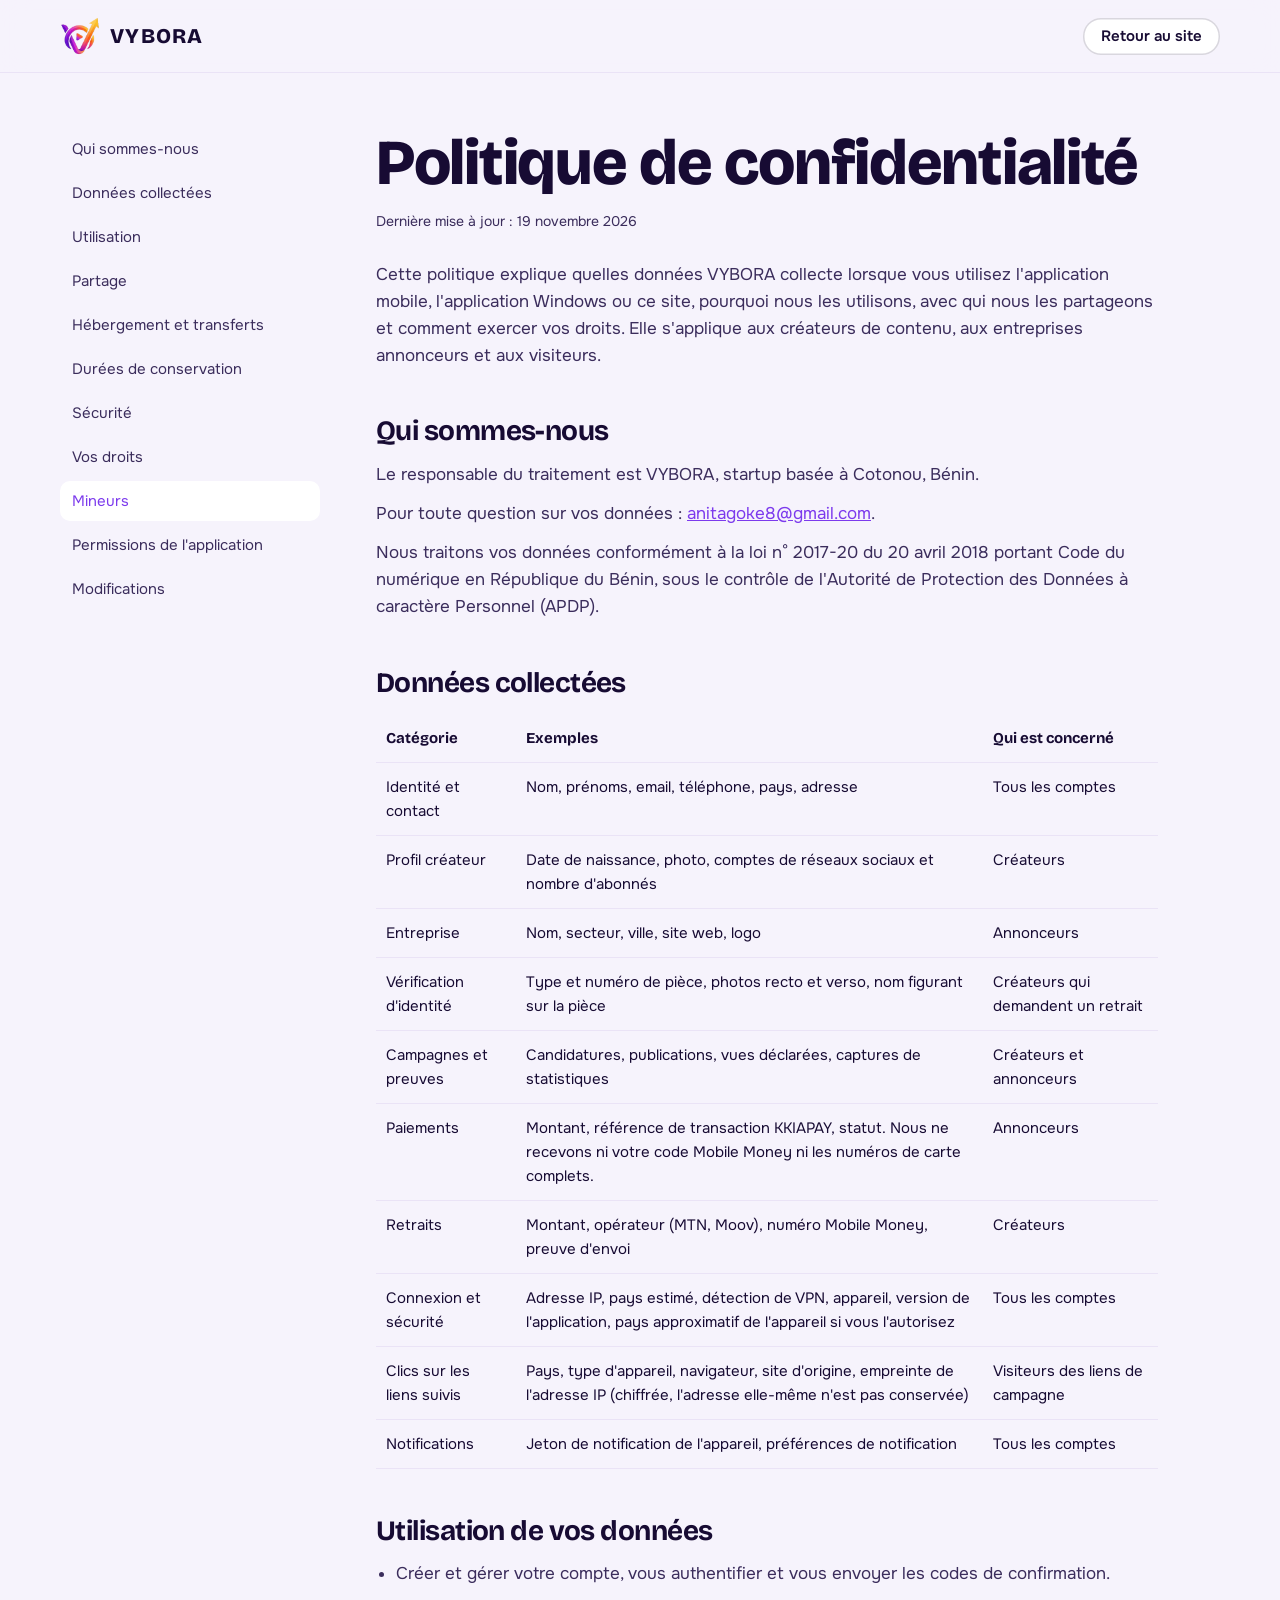
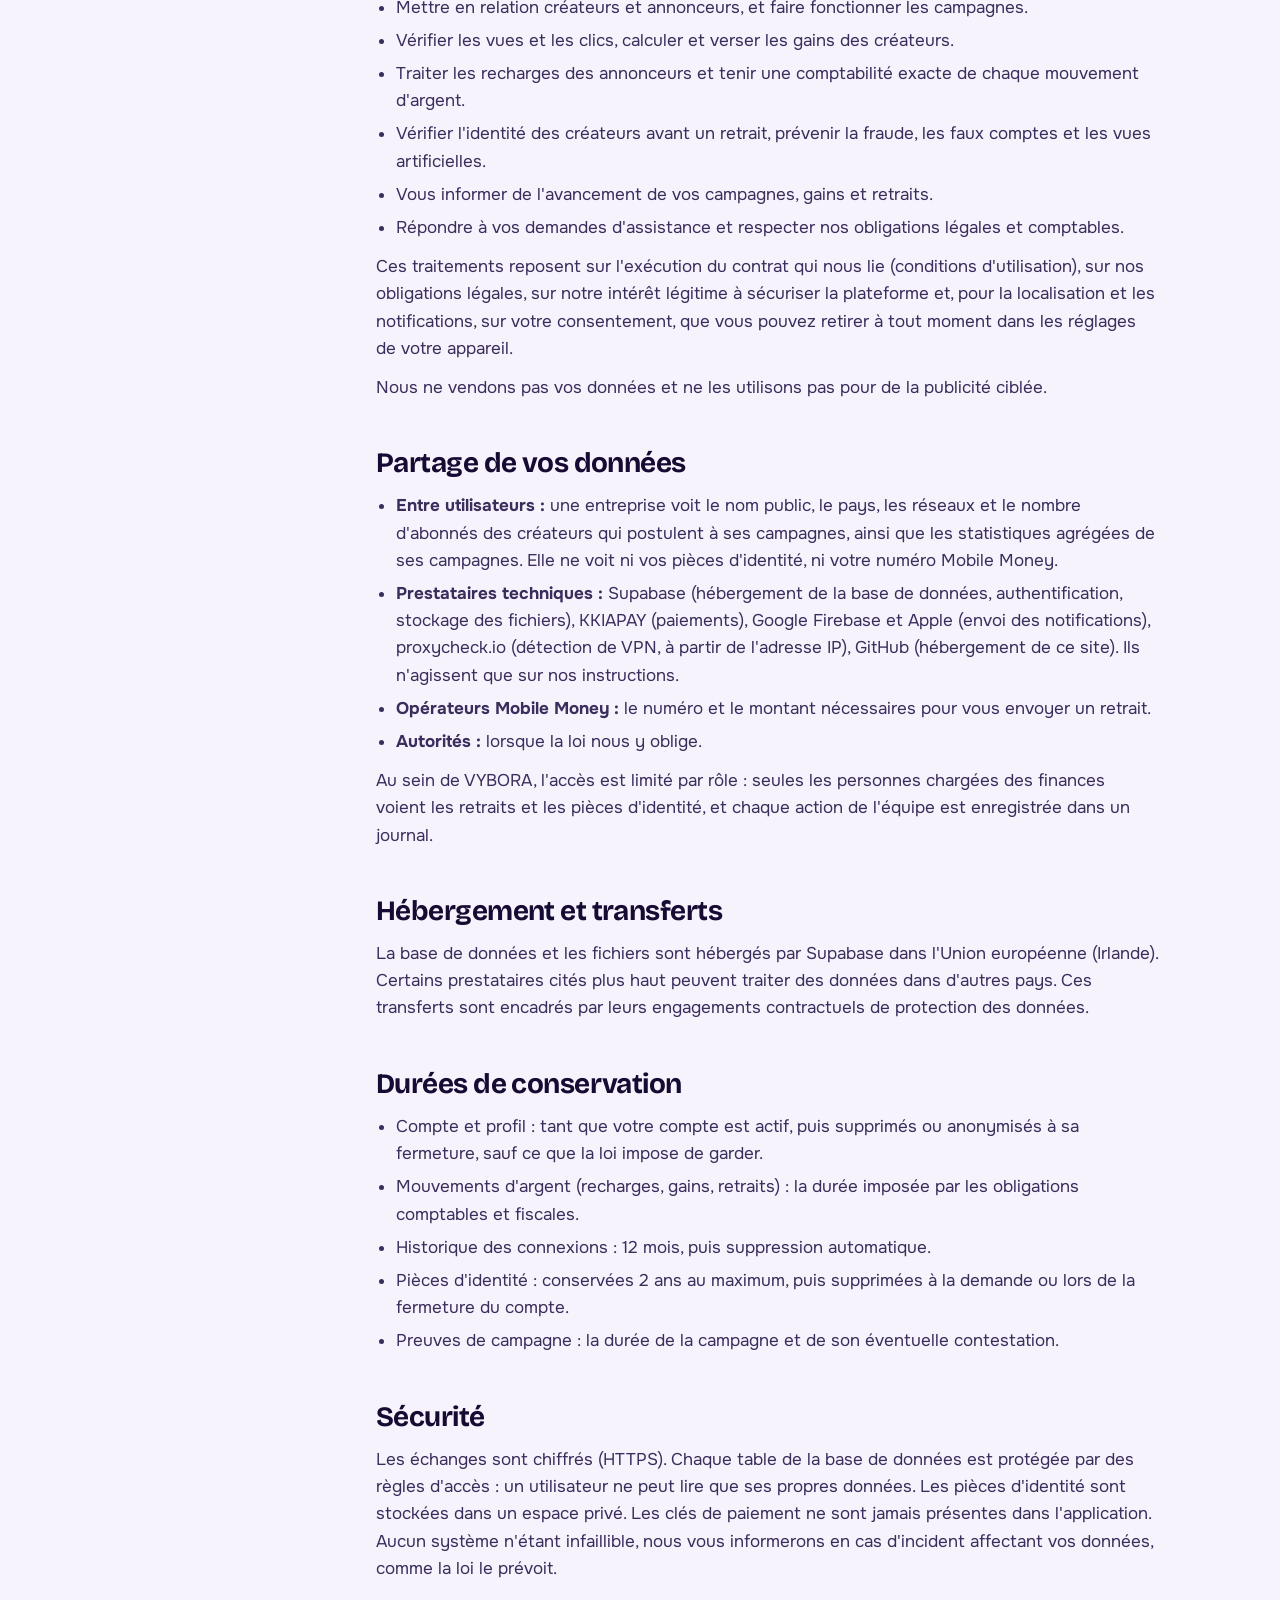
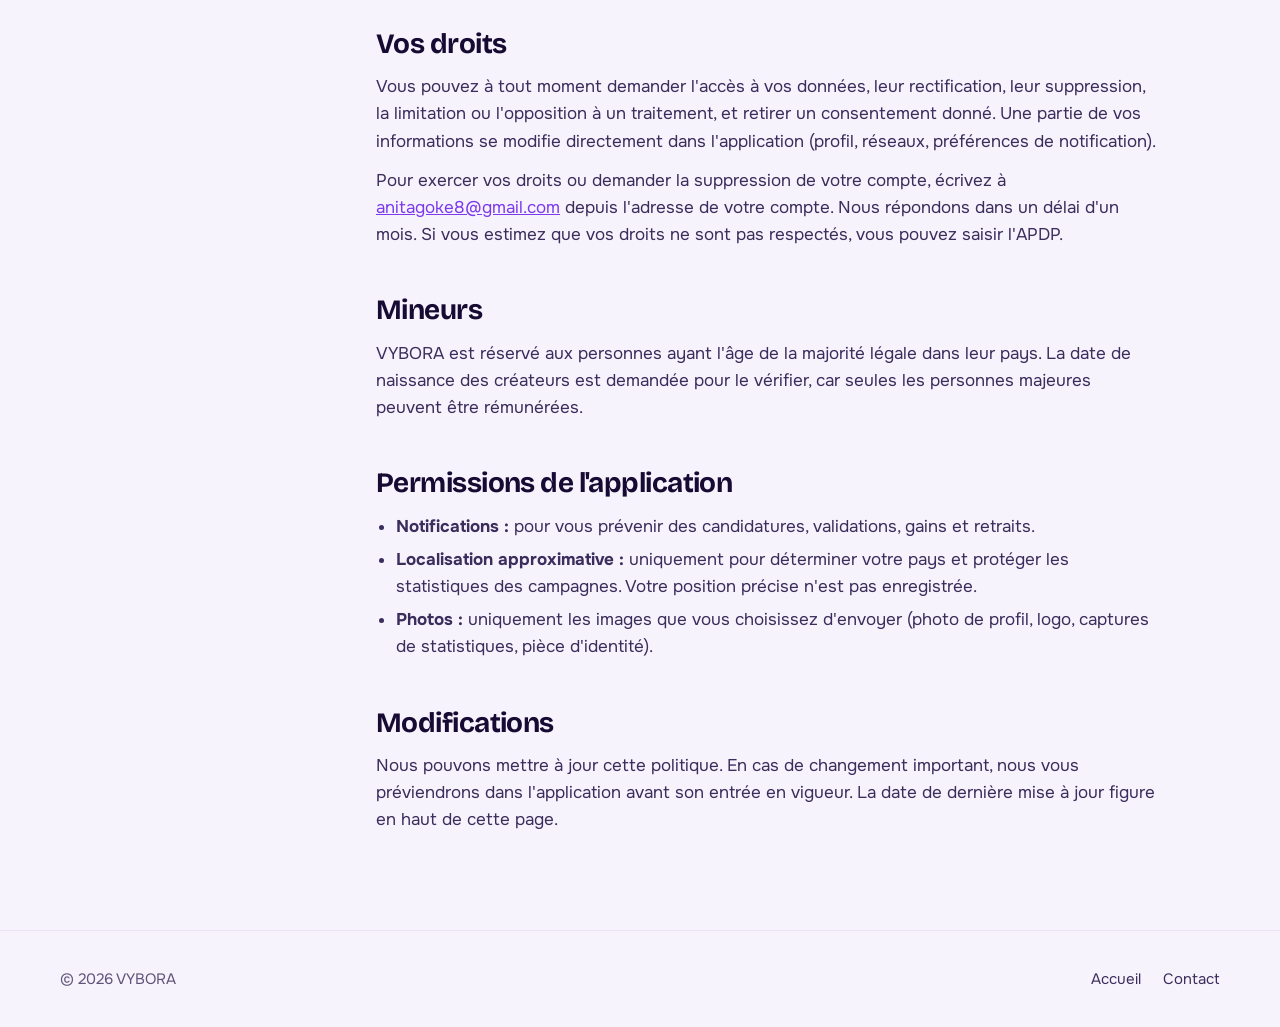
==== commit d5fdc2af: "Contact : anitagoke8@gmail.com Co-Authored-By: Claude Opus 5.5 <noreply@anthropic.com> Claude-Sessio" ====
--- a/confidentialite.html
+++ b/confidentialite.html
@@ -43,7 +43,7 @@
 
       <h2 id="responsable">Qui sommes-nous</h2>
       <p>Le responsable du traitement est VYBORA, startup basée à Cotonou, Bénin.</p>
-      <p>Pour toute question sur vos données : <a href="mailto:christianlokossou1997@gmail.com">christianlokossou1997@gmail.com</a>.</p>
+      <p>Pour toute question sur vos données : <a href="mailto:anitagoke8@gmail.com">anitagoke8@gmail.com</a>.</p>
       <p>Nous traitons vos données conformément à la loi n° 2017-20 du 20 avril 2018 portant Code du numérique en République du Bénin, sous le contrôle de l'Autorité de Protection des Données à caractère Personnel (APDP).</p>
 
       <h2 id="donnees">Données collectées</h2>
@@ -102,7 +102,7 @@
 
       <h2 id="droits">Vos droits</h2>
       <p>Vous pouvez à tout moment demander l'accès à vos données, leur rectification, leur suppression, la limitation ou l'opposition à un traitement, et retirer un consentement donné. Une partie de vos informations se modifie directement dans l'application (profil, réseaux, préférences de notification).</p>
-      <p>Pour exercer vos droits ou demander la suppression de votre compte, écrivez à <a href="mailto:christianlokossou1997@gmail.com?subject=Mes%20donn%C3%A9es%20VYBORA">christianlokossou1997@gmail.com</a> depuis l'adresse de votre compte. Nous répondons dans un délai d'un mois. Si vous estimez que vos droits ne sont pas respectés, vous pouvez saisir l'APDP.</p>
+      <p>Pour exercer vos droits ou demander la suppression de votre compte, écrivez à <a href="mailto:anitagoke8@gmail.com?subject=Mes%20donn%C3%A9es%20VYBORA">anitagoke8@gmail.com</a> depuis l'adresse de votre compte. Nous répondons dans un délai d'un mois. Si vous estimez que vos droits ne sont pas respectés, vous pouvez saisir l'APDP.</p>
 
       <h2 id="mineurs">Mineurs</h2>
       <p>VYBORA est réservé aux personnes ayant l'âge de la majorité légale dans leur pays. La date de naissance des créateurs est demandée pour le vérifier, car seules les personnes majeures peuvent être rémunérées.</p>
@@ -123,7 +123,7 @@
 <footer>
   <div class="wrap">
     <span>© 2026 VYBORA</span>
-    <span><a href="index.html">Accueil</a><a href="mailto:christianlokossou1997@gmail.com">Contact</a></span>
+    <span><a href="index.html">Accueil</a><a href="mailto:anitagoke8@gmail.com">Contact</a></span>
   </div>
 </footer>
 <script>
--- a/assets/site.css
+++ b/assets/site.css
@@ -1,16 +1,16 @@
 /* VYBORA — site vitrine. Palette taken from the logo gradient. */
 :root {
-  --ink: #1A0B33;          /* aubergine nuit : texte, fonds profonds */
-  --ink-2: #3B2A5C;        /* texte secondaire */
-  --muted: #6B5F85;        /* texte discret (≥ 4.5:1 sur --paper) */
-  --paper: #FBF8FF;        /* fond lilas très clair */
-  --line: #E8E0F5;
+  --ink: #170B33;          /* encre aubergine (direction « Aurore », comme l'application) */
+  --ink-2: #3B2D5C;        /* texte secondaire */
+  --muted: #5E5378;        /* texte discret (≥ 4.5:1 sur --paper) */
+  --paper: #F6F3FC;        /* fond lilas clair */
+  --line: #EAE3F6;
   --violet: #7C3AED;
   --magenta: #C026D3;
   --sunset: #EA580C;
   --gold: #F59E0B;
   --mint: #059669;
-  --grad: linear-gradient(115deg, #7C3AED 0%, #C026D3 38%, #F97316 72%, #FBBF24 100%);
+  --grad: linear-gradient(110deg, #8B5CF6 0%, #C026D3 50%, #F97316 100%);
   --radius-lg: 28px;
   --radius-md: 16px;
   --display: "Bricolage Grotesque", "Segoe UI", system-ui, sans-serif;
@@ -36,14 +36,18 @@
 .note { font-size: 14px; color: var(--muted); }
 
 /* ---------- Buttons ---------- */
-.btn { --bg: var(--ink); --fg: #fff; position: relative; display: inline-flex; align-items: center; gap: 12px; padding: 14px 22px;
-  border-radius: 999px; border: 0; background: var(--bg); color: var(--fg); font: 600 16px/1 var(--body); text-decoration: none;
+.btn { --bg: var(--grad); --fg: #fff; position: relative; display: inline-flex; align-items: center; gap: 12px; padding: 14px 22px;
+  border-radius: 18px; border: 0; background: var(--bg); color: var(--fg); font: 600 16px/1 var(--body); text-decoration: none;
   cursor: pointer; overflow: hidden; isolation: isolate; transition: transform .25s cubic-bezier(.3,1.6,.5,1), box-shadow .25s; }
-.btn::before { content: ""; position: absolute; inset: 0; background: var(--grad); z-index: -1; opacity: 0; transition: opacity .3s; }
-.btn:hover { transform: translateY(-2px); box-shadow: 0 14px 30px -12px rgba(192, 38, 211, .6); }
+.btn::before { content: ""; position: absolute; inset: 0; background: linear-gradient(110deg, #7C3AED, #A21CAF 50%, #EA580C); z-index: -1; opacity: 0; transition: opacity .3s; }
+.btn { box-shadow: 0 14px 30px -16px rgba(192, 38, 211, .7); }
+.btn:hover { transform: translateY(-2px); box-shadow: 0 18px 34px -12px rgba(192, 38, 211, .7); }
 .btn:hover::before { opacity: 1; }
 .btn:active { transform: scale(.97); }
-.btn-ghost { --bg: transparent; --fg: var(--ink); box-shadow: inset 0 0 0 1.5px var(--ink); }
+.btn-ghost { --bg: #fff; --fg: var(--ink); box-shadow: inset 0 0 0 1.5px rgba(23, 11, 51, .16); }
+.btn-on-ink { --bg: rgba(255,255,255,.08); --fg: #fff; box-shadow: inset 0 0 0 1.5px rgba(255,255,255,.28); }
+.btn-on-ink:hover { --bg: rgba(255,255,255,.16); --fg: #fff; }
+.btn.is-soon { opacity: .55; pointer-events: none; }
 .btn-ghost::before { display: none; }
 .btn-ghost:hover { --bg: var(--ink); --fg: #fff; }
 .btn .play { width: 22px; height: 22px; flex: none; }
@@ -53,8 +57,11 @@
 @keyframes ripple { to { transform: scale(4); opacity: 0; } }
 
 /* ---------- Header ---------- */
-.top { position: sticky; top: 0; z-index: 50; backdrop-filter: blur(14px); background: rgba(251, 248, 255, .78); border-bottom: 1px solid transparent; transition: border-color .3s; }
-.top.scrolled { border-color: var(--line); }
+.top { position: sticky; top: 0; z-index: 50; backdrop-filter: blur(14px); background: rgba(23, 11, 51, .82); border-bottom: 1px solid transparent; transition: background .3s, border-color .3s; }
+.top .brand, .top nav a { color: #fff; }
+.top.scrolled { background: rgba(246, 243, 252, .86); border-color: var(--line); }
+.top.scrolled .brand { color: var(--ink); }
+.top.scrolled nav a { color: var(--ink-2); }
 .top .wrap { display: flex; align-items: center; justify-content: space-between; height: 72px; gap: 20px; }
 .brand { display: flex; align-items: center; gap: 10px; color: var(--ink); text-decoration: none; font: 800 21px var(--display); letter-spacing: .06em; }
 .brand img { width: 40px; height: 40px; }
@@ -66,11 +73,19 @@
 @media (max-width: 860px) { .top nav { display: none; } }
 
 /* ---------- Hero ---------- */
-.hero { padding-block: clamp(40px, 7vw, 96px) 40px; overflow: hidden; }
+.hero { padding-block: clamp(40px, 7vw, 96px) clamp(48px, 7vw, 96px); overflow: hidden; background: var(--ink); color: #fff; position: relative; isolation: isolate; }
+.hero::before, .hero::after { content: ""; position: absolute; border-radius: 50%; z-index: -1; pointer-events: none; }
+.hero::before { width: 760px; height: 760px; right: -220px; top: -360px; background: radial-gradient(circle, rgba(192,38,211,.55), rgba(192,38,211,0) 65%); }
+.hero::after { width: 640px; height: 640px; left: -260px; bottom: -380px; background: radial-gradient(circle, rgba(249,115,22,.40), rgba(249,115,22,0) 65%); }
+.hero .lead { color: #D9CFEE; }
+.hero .facts { color: #CFC4EA; }
+.hero .facts b { color: #fff; }
+.hero h1 { color: #fff; }
+.orbit-stage .ring { border-color: rgba(255,255,255,.18); }
 .hero .wrap { display: grid; grid-template-columns: 1.05fr .95fr; gap: 40px; align-items: center; }
 .hero h1 { font-size: clamp(48px, 7.4vw, 104px); font-weight: 800; letter-spacing: -0.04em; line-height: .94; }
 .hero h1 span { display: block; }
-.hero h1 .earn { padding-bottom: .1em; background: var(--grad); -webkit-background-clip: text; background-clip: text; color: transparent; }
+.hero h1 .earn { padding-bottom: .1em; background: linear-gradient(100deg, #E9D5FF, #F0ABFC 35%, #FDBA74 75%, #FDE68A); -webkit-background-clip: text; background-clip: text; color: transparent; }
 .hero .lead { margin-top: 24px; }
 .hero .ctas { display: flex; flex-wrap: wrap; gap: 14px; margin-top: 36px; }
 .hero .facts { display: flex; flex-wrap: wrap; gap: 10px 26px; margin-top: 36px; color: var(--ink-2); font-size: 15px; }
@@ -149,7 +164,7 @@
 .picker button[aria-selected="true"] { background: #fff; box-shadow: var(--shadow); }
 .phones { position: relative; height: 640px; overflow: hidden; display: grid; place-items: center; }
 .phone { width: 300px; height: 620px; border-radius: 46px; background: #110723; padding: 12px; box-shadow: 0 40px 80px -30px rgba(26,11,51,.55); position: absolute; transition: transform .6s cubic-bezier(.3,1.2,.4,1), opacity .4s; }
-.phone .screen { width: 100%; height: 100%; border-radius: 36px; background: #F5F6FB; overflow: hidden; padding: 44px 16px 16px; font-size: 13px; color: #0E1430; position: relative; }
+.phone .screen { font-family: var(--body); width: 100%; height: 100%; border-radius: 36px; background: #F6F3FC; overflow: hidden; padding: 44px 16px 16px; font-size: 13px; color: #0E1430; position: relative; }
 .phone .screen::before { content: ""; position: absolute; top: 12px; left: 50%; width: 90px; height: 24px; margin-left: -45px; background: #110723; border-radius: 999px; }
 .phone[data-pos="0"] { transform: none; z-index: 3; }
 .phone[data-pos="1"] { transform: translateX(150px) rotate(6deg) scale(.86); opacity: .55; z-index: 2; }
@@ -161,23 +176,23 @@
 /* App UI inside the phones (mirrors the real app, light theme) */
 .s-title { font: 700 18px var(--display); margin-bottom: 12px; }
 .s-card { background: #fff; border-radius: 16px; padding: 14px; border: 1px solid #E3E6F2; margin-bottom: 10px; }
-.s-grad { background: linear-gradient(130deg, #5B3FE0, #5B8CFF 60%, #0E7490); color: #fff; border: 0; }
+.s-grad { background: radial-gradient(circle at 100% 0, rgba(192,38,211,.75), rgba(192,38,211,0) 60%), radial-gradient(circle at 0 120%, rgba(249,115,22,.6), rgba(249,115,22,0) 55%), #170B33; color: #fff; border: 0; }
 .s-grad .s-num { color: #fff; }
 .s-num { font: 800 26px var(--display); letter-spacing: -0.02em; color: #0E1430; }
 .s-muted { color: #4A5275; font-size: 12px; }
 .s-row { display: flex; justify-content: space-between; align-items: center; gap: 8px; }
-.s-chip { display: inline-block; padding: 3px 9px; border-radius: 999px; font-size: 11px; font-weight: 600; background: #EEE9FD; color: #5B3FE0; }
+.s-chip { display: inline-block; padding: 3px 9px; border-radius: 999px; font-size: 11px; font-weight: 600; background: #EDE6FA; color: #7C3AED; }
 .s-chip.ok { background: #DCFCE7; color: #047857; }
 .s-chip.wait { background: #FEF3C7; color: #B45309; }
 .s-bar { height: 8px; border-radius: 99px; background: #EEE9FD; overflow: hidden; margin-top: 8px; }
-.s-bar i { display: block; height: 100%; background: linear-gradient(90deg, #5B3FE0, #22D3EE); border-radius: 99px; }
-.s-btn { display: block; text-align: center; padding: 12px; border-radius: 14px; color: #fff; font-weight: 600; background: linear-gradient(130deg, #5B3FE0, #5B8CFF 60%, #0E7490); margin-top: 10px; }
+.s-bar i { display: block; height: 100%; background: linear-gradient(90deg, #7C3AED, #C026D3, #F97316); border-radius: 99px; }
+.s-btn { display: block; text-align: center; padding: 12px; border-radius: 14px; color: #fff; font-weight: 600; background: linear-gradient(110deg, #8B5CF6, #C026D3 50%, #F97316); margin-top: 10px; }
 .s-nets { display: flex; gap: 4px; } .s-nets img { width: 18px; height: 18px; border-radius: 50%; }
 .s-chart { display: flex; align-items: flex-end; gap: 6px; height: 90px; margin-top: 10px; }
 .s-chart i { flex: 1; border-radius: 6px 6px 2px 2px; background: linear-gradient(180deg, #C026D3, #5B3FE0); }
-.s-nav { position: absolute; left: 12px; right: 12px; bottom: 12px; height: 50px; border-radius: 18px; background: #fff; border: 1px solid #E3E6F2; display: flex; justify-content: space-around; align-items: center; }
-.s-nav i { width: 20px; height: 20px; border-radius: 6px; border: 2px solid #4A5275; opacity: .6; }
-.s-nav i.on { border-color: #5B3FE0; opacity: 1; background: rgba(91,63,224,.12); }
+.s-nav { position: absolute; left: 12px; right: 12px; bottom: 12px; height: 50px; border-radius: 18px; background: #170B33; border: 0; display: flex; justify-content: space-around; align-items: center; }
+.s-nav i { width: 20px; height: 20px; border-radius: 6px; border: 2px solid #9D92B8; opacity: .8; }
+.s-nav i.on { border-color: #fff; opacity: 1; background: rgba(255,255,255,.14); box-shadow: 0 6px 0 -4px #F97316; }
 
 /* ---------- Withdrawal timeline ---------- */
 .payout { display: grid; grid-template-columns: 1.1fr .9fr; gap: 56px; align-items: center; }
@@ -202,6 +217,21 @@
 .empty-quotes div { height: 92px; border-radius: 20px; border: 2px dashed var(--line); display: grid; place-items: center; color: var(--muted); font-size: 15px; padding: 0 20px; text-align: center; }
 @media (max-width: 900px) { .reviews { grid-template-columns: 1fr; } }
 
+/* ---------- Download ---------- */
+.download { display: grid; grid-template-columns: .9fr 1.1fr; gap: 56px; align-items: start; }
+.dl-card { position: sticky; top: 96px; background: var(--ink); color: #fff; border-radius: 32px; padding: 32px; display: grid; gap: 18px; overflow: hidden; isolation: isolate; box-shadow: 0 40px 70px -40px rgba(91,33,182,.8); }
+.dl-card::before { content: ""; position: absolute; z-index: -1; width: 420px; height: 420px; right: -160px; top: -200px; border-radius: 50%; background: radial-gradient(circle, rgba(192,38,211,.6), rgba(192,38,211,0) 65%); }
+.dl-card::after { content: ""; position: absolute; z-index: -1; width: 360px; height: 360px; left: -150px; bottom: -220px; border-radius: 50%; background: radial-gradient(circle, rgba(249,115,22,.45), rgba(249,115,22,0) 65%); }
+.dl-icon { width: 84px; height: 84px; border-radius: 22px; box-shadow: 0 16px 30px -12px rgba(0,0,0,.5); }
+.dl-card h2 { color: #fff; font-size: clamp(30px, 3.4vw, 40px); }
+.dl-facts { display: flex; flex-wrap: wrap; gap: 6px 14px; color: #CFC4EA; font-size: 15px; margin-top: 8px; }
+.dl-facts span:empty { display: none; }
+.dl-card .btn { justify-self: start; }
+.dl-soon { color: #FDBA74; font-size: 15px; }
+.dl-note { color: #CFC4EA; font-size: 14px; }
+.install li::before { background: var(--grad); color: #fff; box-shadow: none; }
+@media (max-width: 900px) { .download { grid-template-columns: 1fr; } .dl-card { position: static; } }
+
 /* ---------- FAQ ---------- */
 .faq { max-width: 820px; }
 .faq details { border-bottom: 1px solid var(--line); }
@@ -213,6 +243,7 @@
 .faq details[open] p { animation: rise .35s both; }
 
 /* ---------- Final CTA & footer ---------- */
+.reviews { border-radius: 32px; }
 .final { text-align: center; display: grid; justify-items: center; gap: 22px; }
 .final img { width: 96px; animation: breathe 2.6s ease-in-out infinite alternate; }
 .final h2 { max-width: 14em; }
@@ -248,3 +279,12 @@
   *, *::before, *::after { animation-duration: .01ms !important; animation-iteration-count: 1 !important; transition-duration: .01ms !important; scroll-behavior: auto !important; }
   .reveal { opacity: 1; transform: none; }
 }
+
+/* ---------- « Aurore » overrides (header and hero on ink) ---------- */
+.top:not(.scrolled) nav a { color: #D9CFEE; }
+.top:not(.scrolled) nav a:hover { color: #fff; }
+.hero .facts { color: #CFC4EA; }
+.hero .facts b { color: #fff; }
+.dl-proof { color: #CFC4EA; font-size: 14px; }
+.dl-proof summary { cursor: pointer; color: #fff; font-weight: 600; }
+.dl-proof code { display: block; margin-top: 8px; padding: 10px 12px; border-radius: 12px; background: rgba(255,255,255,.08); color: #fff; font-size: 12px; line-height: 1.6; word-break: break-all; }
